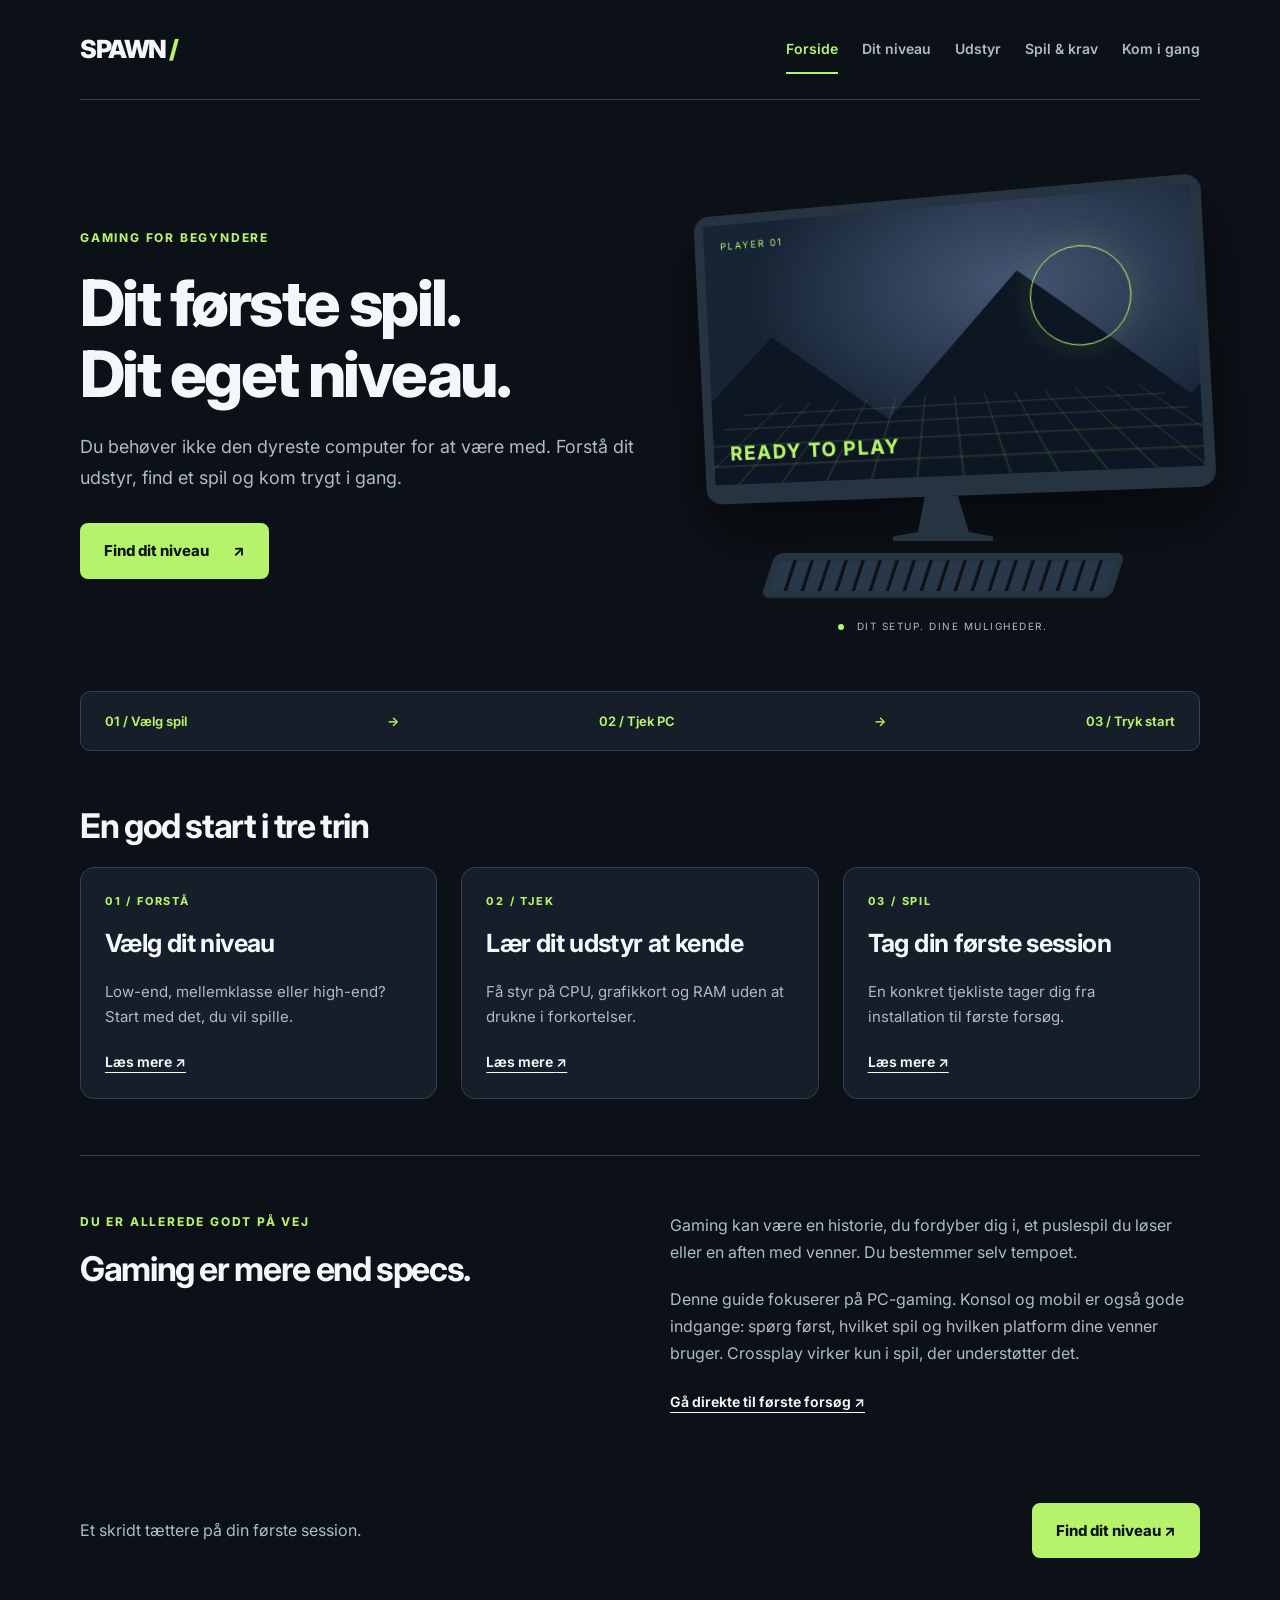
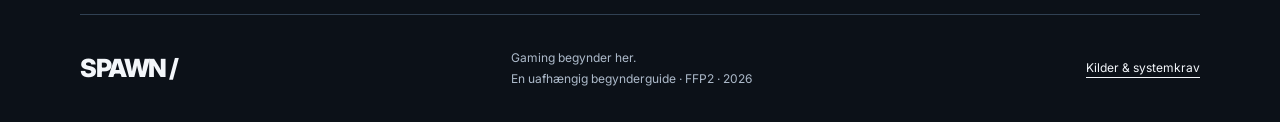
==== index.html @ 99805422 "Tilføj fem testede responsive sider med lokale skrifttyper og begynderguide" ====
<!DOCTYPE html>
<html lang="da">
 <head>
  <meta charset="utf-8"/>
  <meta content="width=device-width,initial-scale=1" name="viewport"/>
  <meta content="Du behøver ikke den dyreste computer for at være med. Forstå dit udstyr, find et spil og kom trygt i gang." name="description"/>
  <title>
   Forside | SPAWN – Gaming for begyndere
  </title>
  <link href="assets/favicon.svg" rel="icon" type="image/svg+xml"/>
  <link href="style.css" rel="stylesheet"/>
  <script defer="" src="script.js">
  </script>
 </head>
 <body>
  <a class="skip" href="#indhold">
   Spring til indhold
  </a>
  <header class="site-header wrap">
   <a aria-label="SPAWN forside" class="brand" href="index.html">
    SPAWN
    <span>
     /
    </span>
   </a>
   <nav aria-label="Hovednavigation">
    <a aria-current="page" href="index.html">
     Forside
    </a>
    <a href="niveauer.html">
     Dit niveau
    </a>
    <a href="udstyr.html">
     Udstyr
    </a>
    <a href="spil.html">
     Spil &amp; krav
    </a>
    <a href="kom-i-gang.html">
     Kom i gang
    </a>
   </nav>
  </header>
  <main class="wrap" id="indhold">
   <section class="hero home-hero">
    <div>
     <p class="eyebrow">
      GAMING FOR BEGYNDERE
     </p>
     <h1>
      Dit første spil.
      <br/>
      Dit eget niveau.
     </h1>
     <p class="lead">
      Du behøver ikke den dyreste computer for at være med. Forstå dit udstyr, find et spil og kom trygt i gang.
     </p>
     <a class="button" href="niveauer.html">
      Find dit niveau
      <span aria-hidden="true">
       ↗
      </span>
     </a>
    </div>
    <div aria-label="Illustration af et gaming-setup" class="rig" role="img">
     <div class="monitor">
      <div class="landscape">
       <span>
        PLAYER 01
       </span>
       <div class="mountain">
       </div>
       <div class="orbit">
       </div>
       <div class="horizon">
       </div>
       <b>
        READY TO PLAY
       </b>
      </div>
     </div>
     <div class="stand">
     </div>
     <div class="keyboard">
     </div>
     <div class="rig-caption">
      <span class="dot">
      </span>
      DIT SETUP. DINE MULIGHEDER.
     </div>
    </div>
   </section>
   <div aria-label="Din vej ind i gaming" class="route">
    <span>
     01 / Vælg spil
    </span>
    <span aria-hidden="true">
     →
    </span>
    <span>
     02 / Tjek PC
    </span>
    <span aria-hidden="true">
     →
    </span>
    <span>
     03 / Tryk start
    </span>
   </div>
   <section class="section">
    <h2>
     En god start i tre trin
    </h2>
    <div class="cards">
     <article class="card">
      <p class="eyebrow">
       01 / FORSTÅ
      </p>
      <h3>
       Vælg dit niveau
      </h3>
      <p>
       Low-end, mellemklasse eller high-end? Start med det, du vil spille.
      </p>
      <a class="text-link" href="niveauer.html">
       Læs mere
       <span aria-hidden="true">
        ↗
       </span>
       <span class="sr-only">
        om vælg dit niveau
       </span>
      </a>
     </article>
     <article class="card">
      <p class="eyebrow">
       02 / TJEK
      </p>
      <h3>
       Lær dit udstyr at kende
      </h3>
      <p>
       Få styr på CPU, grafikkort og RAM uden at drukne i forkortelser.
      </p>
      <a class="text-link" href="udstyr.html">
       Læs mere
       <span aria-hidden="true">
        ↗
       </span>
       <span class="sr-only">
        om lær dit udstyr at kende
       </span>
      </a>
     </article>
     <article class="card">
      <p class="eyebrow">
       03 / SPIL
      </p>
      <h3>
       Tag din første session
      </h3>
      <p>
       En konkret tjekliste tager dig fra installation til første forsøg.
      </p>
      <a class="text-link" href="kom-i-gang.html">
       Læs mere
       <span aria-hidden="true">
        ↗
       </span>
       <span class="sr-only">
        om tag din første session
       </span>
      </a>
     </article>
    </div>
   </section>
   <section class="split section">
    <div>
     <p class="eyebrow">
      DU ER ALLEREDE GODT PÅ VEJ
     </p>
     <h2>
      Gaming er mere end specs.
     </h2>
    </div>
    <div>
     <p>
      Gaming kan være en historie, du fordyber dig i, et puslespil du løser eller en aften med venner. Du bestemmer selv tempoet.
     </p>
     <p>
      Denne guide fokuserer på PC-gaming. Konsol og mobil er også gode indgange: spørg først, hvilket spil og hvilken platform dine venner bruger. Crossplay virker kun i spil, der understøtter det.
     </p>
     <a class="text-link" href="kom-i-gang.html">
      Gå direkte til første forsøg ↗
     </a>
    </div>
   </section>
   <section class="end-cta">
    <p>
     Et skridt tættere på din første session.
    </p>
    <a class="button" href="niveauer.html">
     Find dit niveau ↗
    </a>
   </section>
  </main>
  <footer class="wrap">
   <a class="brand" href="index.html">
    SPAWN /
   </a>
   <p>
    Gaming begynder her.
    <br/>
    En uafhængig begynderguide · FFP2 · 2026
   </p>
   <a href="spil.html#krav">
    Kilder &amp; systemkrav
   </a>
  </footer>
 </body>
</html>
---- style.css ----
/* Skjul kontroller, som JavaScript først aktiverer, når funktionen er klar. */
.button[hidden] {
  display: none;
}
@font-face {
  font-family:Inter;
  src:url('assets/Inter.ttf') format('truetype');
  font-weight:100 900;
  font-display:swap;
}
:root {
  --bg:#0c1118;
  --surface:#151e29;
  --text:#f3f6fa;
  --muted:#adbaca;
  --accent:#b6f36a;
  --border:#314153;
}
* {
  box-sizing:border-box;
}
html {
  scroll-behavior:smooth;
  scroll-padding-top:24px;
}
body {
  margin:0;
  background:var(--bg);
  color:var(--text);
  font:16px/1.7 Inter,Arial,sans-serif;
}
a {
  color:inherit;
  text-underline-offset:5px;
}
a:hover {
  color:var(--accent);
}
button,select,input {
  font:inherit;
}
button,a,select,input {
  touch-action:manipulation;
}
a:focus-visible,button:focus-visible,select:focus-visible,input:focus-visible,summary:focus-visible,[tabindex]:focus-visible {
  outline:3px solid var(--accent);
  outline-offset:5px;
}
.wrap {
  width:min(1120px,calc(100% - 48px));
  margin-inline:auto;
}
.site-header {
  min-height:100px;
  display:flex;
  align-items:center;
  justify-content:space-between;
  gap:24px;
  border-bottom:1px solid var(--border);
}
.brand {
  font-size:25px;
  font-weight:850;
  letter-spacing:-1.5px;
  text-decoration:none;
  white-space:nowrap;
}
.brand span {
  color:var(--accent);
}
nav {
  display:flex;
  flex-wrap:wrap;
  gap:24px;
}
nav a {
  font-size:14px;
  text-decoration:none;
  font-weight:600;
  color:var(--muted);
  padding:12px 0;
}
nav a[aria-current] {
  color:var(--accent);
  border-bottom:2px solid var(--accent);
}
.hero {
  padding:72px 0 56px;
}
.home-hero {
  display:grid;
  grid-template-columns:1.1fr 1fr;
  align-items:center;
  gap:40px;
}
.eyebrow {
  font-size:12px;
  font-weight:750;
  letter-spacing:1.8px;
  color:var(--accent);
  margin:0 0 18px;
}
h1,h2,h3 {
  line-height:1.12;
  letter-spacing:-.04em;
  margin:0 0 22px;
}
h1 {
  font-size:clamp(40px,5.1vw,64px);
  font-weight:800;
}
h2 {
  font-size:34px;
}
h3 {
  font-size:25px;
}
p {
  margin:0 0 20px;
  color:var(--muted);
}
.lead {
  font-size:18px;
  max-width:760px;
  margin-bottom:30px;
}
.button {
  display:inline-flex;
  align-items:center;
  justify-content:center;
  gap:24px;
  background:var(--accent);
  color:var(--bg);
  border:2px solid var(--accent);
  border-radius:8px;
  padding:13px 22px;
  min-height:48px;
  font-size:15px;
  font-weight:750;
  text-decoration:none;
  cursor:pointer;
}
.button:hover {
  background:#c9ff8b;
  color:var(--bg);
}
.button.secondary {
  background:transparent;
  color:var(--accent);
}
.route {
  display:flex;
  justify-content:space-between;
  align-items:center;
  gap:12px;
  background:var(--surface);
  border:1px solid var(--border);
  border-radius:10px;
  padding:18px 24px;
  color:var(--accent);
  font-size:13px;
  font-weight:650;
}
.section {
  padding:56px 0;
}
.cards {
  display:grid;
  grid-template-columns:repeat(3,minmax(0,1fr));
  gap:24px;
}
.card {
  background:var(--surface);
  border:1px solid var(--border);
  border-radius:14px;
  padding:24px;
  display:flex;
  flex-direction:column;
}
.card .eyebrow {
  font-size:11px;
}
.card p {
  font-size:15px;
}
.card h3 {
  letter-spacing:-.025em;
}
.text-link {
  color:var(--text);
  font-weight:650;
  font-size:14px;
}
.card .text-link {
  margin-top:auto;
}
.split {
  display:grid;
  grid-template-columns:1fr 1fr;
  gap:60px;
  border-top:1px solid var(--border);
}
.note {
  font-size:13px;
  margin-top:20px;
}
.callout {
  background:var(--surface);
  border-left:3px solid var(--accent);
  padding:28px;
  border-radius:0 12px 12px 0;
  margin-block:24px;
}
.callout p:last-child {
  margin:0;
}
form {
  display:flex;
  flex-wrap:wrap;
  gap:16px;
  align-items:center;
}
form label {
  width:100%;
  font-weight:650;
}
select {
  background:var(--surface);
  color:var(--text);
  border:1px solid var(--border);
  padding:14px;
  border-radius:8px;
  max-width:100%;
}
.steps {
  margin:0;
  padding-left:24px;
}
.steps li {
  padding:0 0 18px 10px;
  color:var(--muted);
}
strong {
  color:var(--text);
}
.table-scroll {
  overflow-x:auto;
  border:1px solid var(--border);
  border-radius:12px;
}
table {
  border-collapse:collapse;
  width:100%;
  min-width:760px;
  text-align:left;
  font-size:14px;
}
caption {
  text-align:left;
  padding:18px;
  color:var(--muted);
  background:var(--surface);
}
th,td {
  padding:20px;
  border-bottom:1px solid var(--border);
  vertical-align:top;
}
thead {
  background:var(--surface);
  color:var(--accent);
}
tbody th {
  width:25%;
}
td {
  color:var(--muted);
}
.sources {
  font-size:13px;
  overflow-wrap:anywhere;
}
.faq details {
  padding:20px 0;
  border-bottom:1px solid var(--border);
}
summary {
  font-weight:650;
  cursor:pointer;
  min-height:32px;
}
.faq p {
  margin-top:16px;
  max-width:850px;
}
.checklist {
  display:grid;
  gap:12px;
}
.checklist label {
  display:flex;
  gap:18px;
  background:var(--surface);
  border:1px solid var(--border);
  border-radius:10px;
  padding:22px;
  cursor:pointer;
  color:var(--muted);
}
.checklist strong {
  display:block;
}
.checklist input {
  width:22px;
  height:22px;
  flex-shrink:0;
  accent-color:var(--accent);
  margin-top:5px;
}
.checklist label:has(input:checked) {
  border-color:var(--accent);
}
#progress {
  margin-top:20px;
  color:var(--accent);
}
.end-cta {
  padding:32px 0 56px;
  display:flex;
  justify-content:space-between;
  align-items:center;
  gap:24px;
}
.end-cta p {
  margin:0;
}
footer {
  border-top:1px solid var(--border);
  padding-block:32px;
  display:flex;
  justify-content:space-between;
  gap:24px;
  align-items:center;
}
footer p,footer>a:last-child {
  font-size:12px;
}
footer p {
  margin:0;
}
.skip {
  position:absolute;
  top:-100px;
  left:20px;
  background:var(--accent);
  color:var(--bg);
  padding:14px;
  z-index:10;
}
.skip:focus {
  top:10px;
}
.sr-only {
  position:absolute;
  width:1px;
  height:1px;
  padding:0;
  margin:-1px;
  overflow:hidden;
  clip:rect(0,0,0,0);
  white-space:nowrap;
  border:0;
}
.rig {
  position:relative;
  padding:24px 0 0;
  perspective:900px;
}
.monitor {
  border:10px solid #263341;
  border-bottom-width:20px;
  border-radius:16px;
  transform:rotateY(-9deg) rotateZ(-3deg);
  box-shadow:0 30px 60px #0008;
}
.landscape {
  height:270px;
  background:radial-gradient(ellipse at 65% 30%,#455673,transparent 60%),#172435;
  position:relative;
  overflow:hidden;
}
.landscape span {
  position:absolute;
  left:18px;
  top:16px;
  font:10px Inter;
  color:var(--accent);
  letter-spacing:2px;
}
.landscape b {
  position:absolute;
  left:18px;
  bottom:20px;
  font:750 20px Inter;
  letter-spacing:2px;
  color:var(--accent);
}
.orbit {
  position:absolute;
  width:98px;
  height:98px;
  border:1px solid var(--accent);
  border-radius:50%;
  right:60px;
  top:50px;
  box-shadow:0 0 35px #b6f36a22;
}
.mountain {
  position:absolute;
  inset:70px -50px 0;
  background:#0d1623;
  clip-path:polygon(0 80%,20% 25%,40% 70%,63% 0,90% 65%,100% 35%,100% 100%,0 100%);
}
.horizon {
  position:absolute;
  inset:175px 0 0;
  background:repeating-linear-gradient(0deg,transparent 0 18px,#b6f36a25 19px 20px),repeating-linear-gradient(90deg,transparent 0 35px,#b6f36a25 36px 37px);
  transform:perspective(100px) rotateX(30deg);
}
.stand {
  width:100px;
  height:45px;
  background:#263341;
  margin:auto;
  clip-path:polygon(32% 0,65% 0,76% 80%,100% 90%,100% 100%,0 100%,0 90%,25% 80%);
}
.keyboard {
  width:68%;
  height:45px;
  margin:12px auto 20px;
  border:7px solid #263341;
  border-radius:8px;
  transform:skew(-18deg);
  background:repeating-linear-gradient(90deg,#28384b 0 13px,#0c1118 14px 17px);
}
.rig-caption {
  text-align:center;
  font-size:10px;
  letter-spacing:1.5px;
  color:var(--muted);
}
.dot {
  display:inline-block;
  width:6px;
  height:6px;
  border-radius:50%;
  background:var(--accent);
  margin-right:8px;
}
@media(max-width:800px) {
  .site-header {
    align-items:flex-start;
    flex-direction:column;
    padding-block:24px;
    gap:10px;
  }
  nav {
    gap:8px 20px;
  }
  nav a {
    font-size:12px;
  }
  .hero {
    padding:48px 0 36px;
  }
  .home-hero {
    grid-template-columns:1fr;
    gap:20px;
  }
  .rig {
    max-width:480px;
    width:100%;
    margin:auto;
  }
  .cards {
    grid-template-columns:1fr;
  }
  .split {
    grid-template-columns:1fr;
    gap:12px;
  }
  .section {
    padding:36px 0;
  }
  h2 {
    font-size:28px;
  }
  .route {
    padding:16px 12px;
    font-size:10px;
    gap:6px;
  }
  .end-cta,footer {
    flex-direction:column;
    align-items:flex-start;
  }
  .end-cta {
    padding-bottom:36px;
  }
  .table-scroll {
    max-width:100%;
  }
  form {
    display:grid;
  }
  select {
    width:100%;
  }
  .card {
    padding:24px;
  }
  .landscape {
    height:225px;
  }
}
@media(prefers-reduced-motion:reduce) {
  html {
    scroll-behavior:auto;
  }
}
@media print {
  body {
    background:white;
    color:black;
  }
  .rig,.end-cta,nav {
    display:none;
  }
  p,td {
    color:#333;
  }
  .card,.callout,.route {
    background:white;
    border:1px solid #aaa;
  }
  h1 {
    font-size:32px;
  }
  .section {
    padding:20px 0;
  }
}
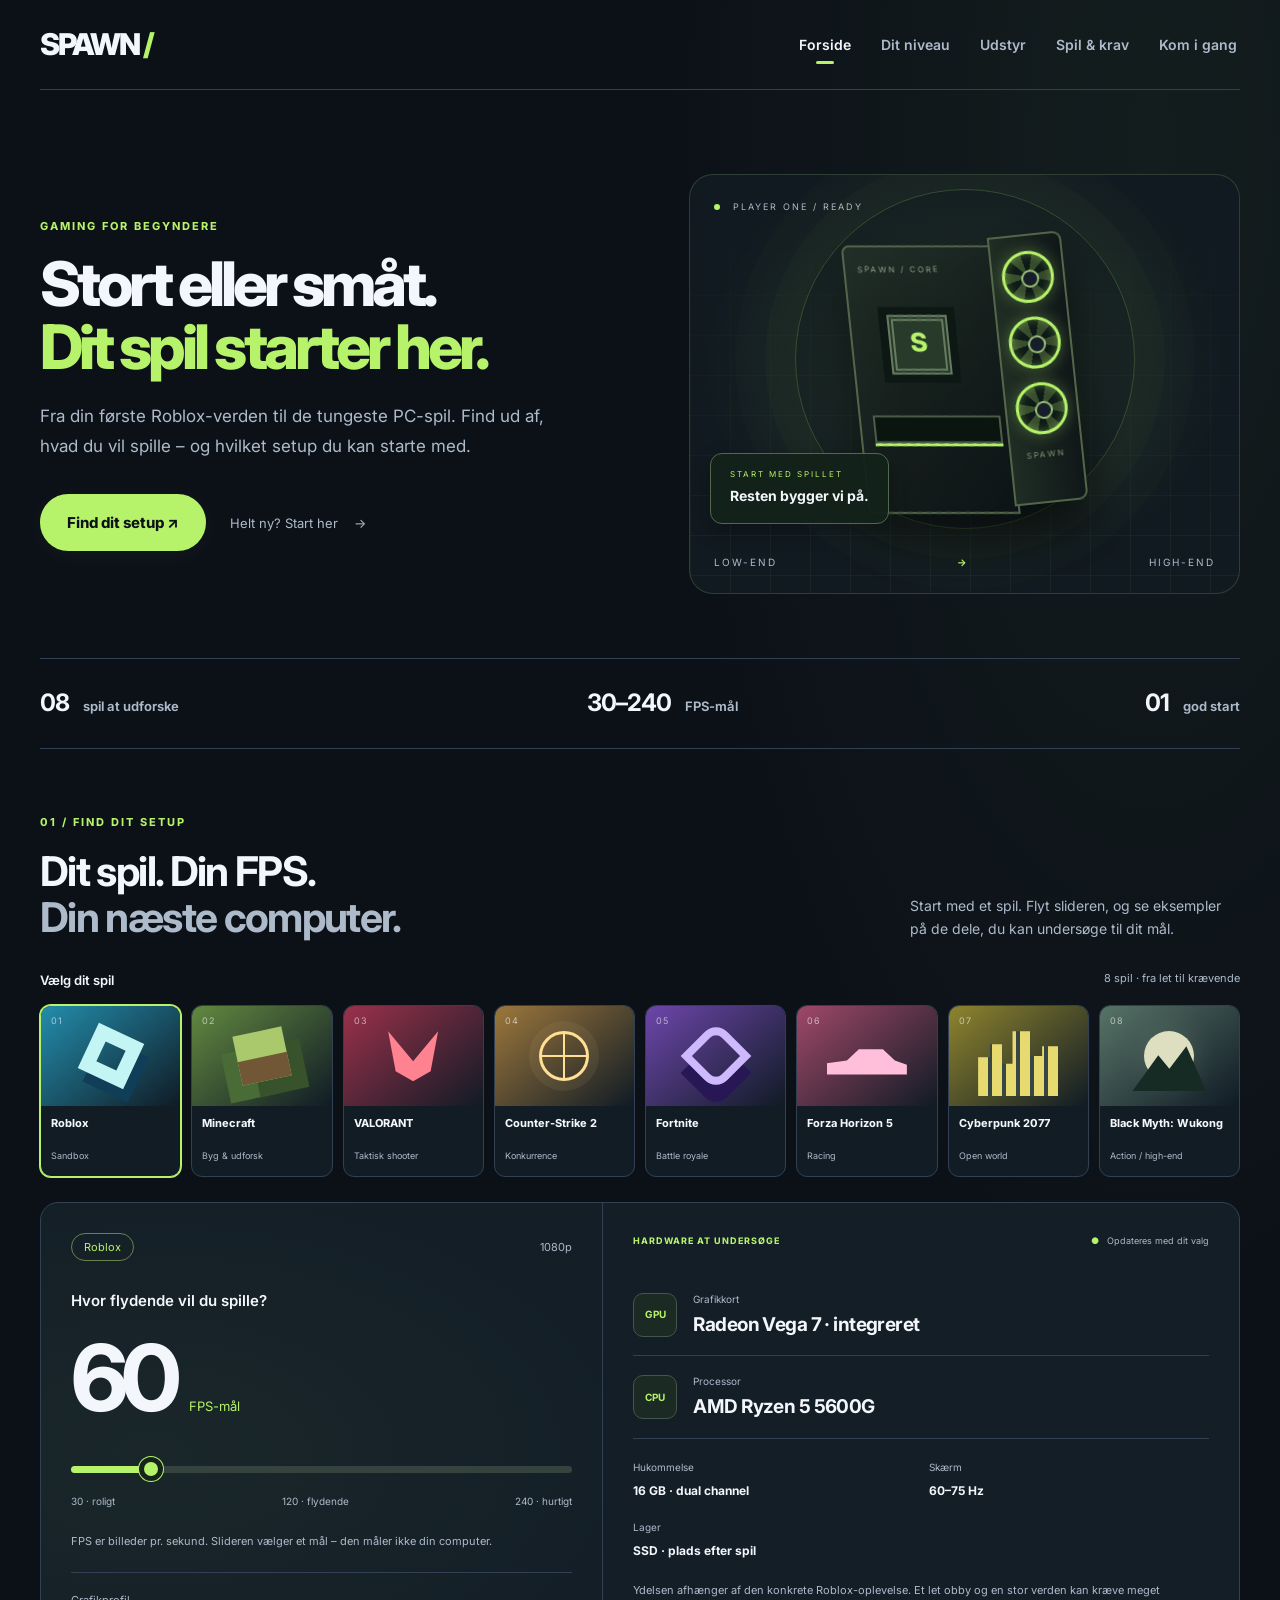
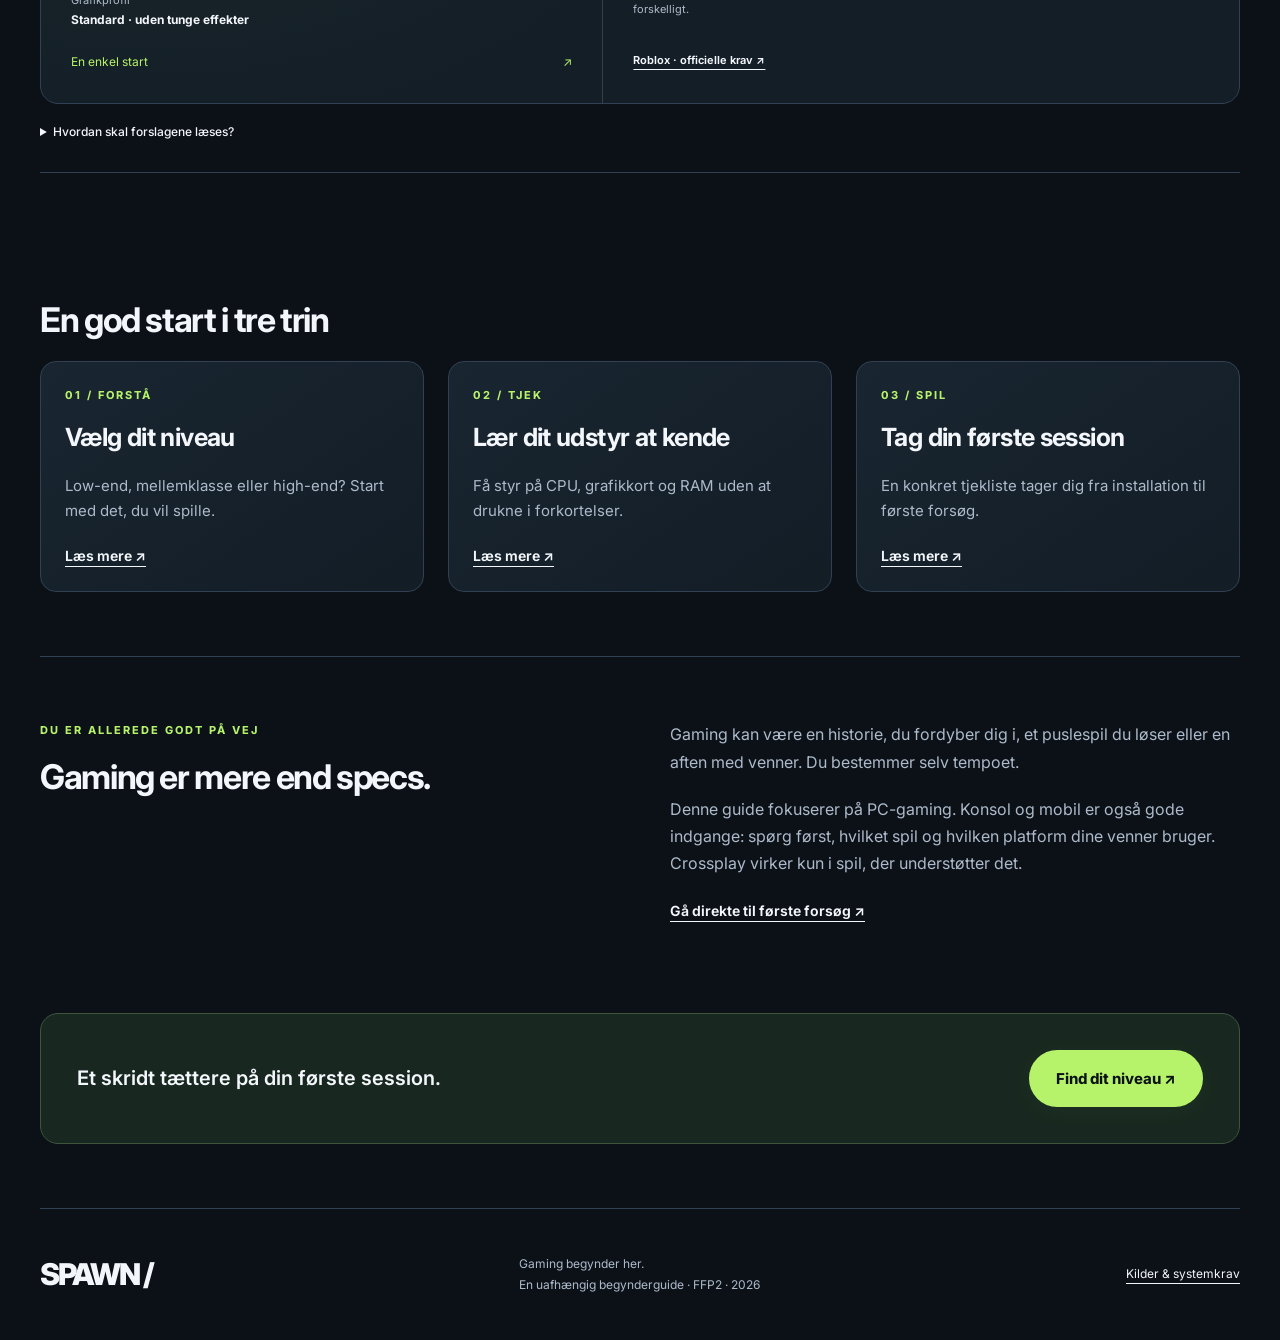
==== commit 654799d2: "Forny gaming-designet og tilføj FPS-guide med otte spilprofiler" ====
--- a/index.html
+++ b/index.html
@@ -9,10 +9,12 @@
   </title>
   <link href="assets/favicon.svg" rel="icon" type="image/svg+xml"/>
   <link href="style.css" rel="stylesheet"/>
+<link href="upgrade.css" rel="stylesheet"/>
   <script defer="" src="script.js">
   </script>
- </head>
- <body>
+ <script src="planner.js" defer></script>
+</head>
+ <body class="page-index">
   <a class="skip" href="#indhold">
    Spring til indhold
   </a>
@@ -48,65 +50,392 @@
       GAMING FOR BEGYNDERE
      </p>
      <h1>
-      Dit første spil.
+      Stort eller småt.
       <br/>
-      Dit eget niveau.
+      <span>
+       Dit spil starter her.
+      </span>
      </h1>
      <p class="lead">
-      Du behøver ikke den dyreste computer for at være med. Forstå dit udstyr, find et spil og kom trygt i gang.
-     </p>
-     <a class="button" href="niveauer.html">
-      Find dit niveau
+      Fra din første Roblox-verden til de tungeste PC-spil. Find ud af, hvad du vil spille – og hvilket setup du kan starte med.
+     </p>
+     <a class="button" href="#setup">
+      Find dit setup ↗
+     </a>
+     <a class="hero-secondary" href="kom-i-gang.html">
+      Helt ny? Start her
       <span aria-hidden="true">
-       ↗
+       →
       </span>
      </a>
     </div>
-    <div aria-label="Illustration af et gaming-setup" class="rig" role="img">
-     <div class="monitor">
-      <div class="landscape">
+    <div aria-label="Grafisk illustration af en gaming-PC med tre lysende blæsere" class="hero-stage" role="img">
+     <div class="stage-grid">
+     </div>
+     <div class="stage-orbit">
+     </div>
+     <div class="stage-label">
+      <span class="dot">
+      </span>
+      PLAYER ONE / READY
+     </div>
+     <div class="pc-tower">
+      <div class="pc-top">
+      </div>
+      <div class="pc-side">
        <span>
-        PLAYER 01
-       </span>
-       <div class="mountain">
-       </div>
-       <div class="orbit">
-       </div>
-       <div class="horizon">
-       </div>
-       <b>
-        READY TO PLAY
-       </b>
+        SPAWN / CORE
+       </span>
+       <div class="chip">
+       </div>
+       <div class="gpu-bar">
+       </div>
       </div>
-     </div>
-     <div class="stand">
-     </div>
-     <div class="keyboard">
-     </div>
-     <div class="rig-caption">
-      <span class="dot">
-      </span>
-      DIT SETUP. DINE MULIGHEDER.
+      <div class="pc-front">
+       <i class="fan">
+       </i>
+       <i class="fan">
+       </i>
+       <i class="fan">
+       </i>
+       <span>
+        SPAWN
+       </span>
+      </div>
+     </div>
+     <div class="stage-card">
+      <span>
+       START MED SPILLET
+      </span>
+      <strong>
+       Resten bygger vi på.
+      </strong>
+     </div>
+     <div class="stage-bottom">
+      <span>
+       LOW-END
+      </span>
+      <b>
+       →
+      </b>
+      <span>
+       HIGH-END
+      </span>
      </div>
     </div>
    </section>
    <div aria-label="Din vej ind i gaming" class="route">
     <span>
-     01 / Vælg spil
-    </span>
-    <span aria-hidden="true">
-     →
+     <b>
+      08
+     </b>
+     spil at udforske
     </span>
     <span>
-     02 / Tjek PC
-    </span>
-    <span aria-hidden="true">
-     →
+     <b>
+      30–240
+     </b>
+     FPS-mål
     </span>
     <span>
-     03 / Tryk start
+     <b>
+      01
+     </b>
+     god start
     </span>
    </div>
+   <section aria-labelledby="setup-title" class="section setup-lab" id="setup">
+    <div class="section-heading">
+     <div>
+      <p class="eyebrow">
+       01 / FIND DIT SETUP
+      </p>
+      <h2 id="setup-title">
+       Dit spil. Din FPS.
+       <br/>
+       <span>
+        Din næste computer.
+       </span>
+      </h2>
+     </div>
+     <p>
+      Start med et spil. Flyt slideren, og se eksempler på de dele, du kan undersøge til dit mål.
+     </p>
+    </div>
+    <noscript>
+     <p class="callout">
+      Slå JavaScript til for at bruge FPS-slideren. Du kan stadig læse
+      <a href="spil.html#krav">
+       systemkravene
+      </a>
+      og
+      <a href="udstyr.html">
+       guiden til computerdele
+      </a>
+      .
+     </p>
+    </noscript>
+    <div class="planner" hidden="">
+     <p class="control-label">
+      Vælg dit spil
+      <span>
+       8 spil · fra let til krævende
+      </span>
+     </p>
+     <div aria-label="Vælg spil" class="game-grid" role="group">
+      <button aria-pressed="true" class="game-tile art-blocks" data-game="roblox" type="button">
+       <span aria-hidden="true" class="game-art">
+        <i>
+        </i>
+        <b>
+         01
+        </b>
+       </span>
+       <span class="game-title">
+        Roblox
+       </span>
+       <span class="game-genre">
+        Sandbox
+       </span>
+      </button>
+      <button aria-pressed="false" class="game-tile art-voxel" data-game="minecraft" type="button">
+       <span aria-hidden="true" class="game-art">
+        <i>
+        </i>
+        <b>
+         02
+        </b>
+       </span>
+       <span class="game-title">
+        Minecraft
+       </span>
+       <span class="game-genre">
+        Byg &amp; udforsk
+       </span>
+      </button>
+      <button aria-pressed="false" class="game-tile art-angles" data-game="valorant" type="button">
+       <span aria-hidden="true" class="game-art">
+        <i>
+        </i>
+        <b>
+         03
+        </b>
+       </span>
+       <span class="game-title">
+        VALORANT
+       </span>
+       <span class="game-genre">
+        Taktisk shooter
+       </span>
+      </button>
+      <button aria-pressed="false" class="game-tile art-crosshair" data-game="cs2" type="button">
+       <span aria-hidden="true" class="game-art">
+        <i>
+        </i>
+        <b>
+         04
+        </b>
+       </span>
+       <span class="game-title">
+        Counter-Strike 2
+       </span>
+       <span class="game-genre">
+        Konkurrence
+       </span>
+      </button>
+      <button aria-pressed="false" class="game-tile art-storm" data-game="fortnite" type="button">
+       <span aria-hidden="true" class="game-art">
+        <i>
+        </i>
+        <b>
+         05
+        </b>
+       </span>
+       <span class="game-title">
+        Fortnite
+       </span>
+       <span class="game-genre">
+        Battle royale
+       </span>
+      </button>
+      <button aria-pressed="false" class="game-tile art-racing" data-game="forza" type="button">
+       <span aria-hidden="true" class="game-art">
+        <i>
+        </i>
+        <b>
+         06
+        </b>
+       </span>
+       <span class="game-title">
+        Forza Horizon 5
+       </span>
+       <span class="game-genre">
+        Racing
+       </span>
+      </button>
+      <button aria-pressed="false" class="game-tile art-city" data-game="cyberpunk" type="button">
+       <span aria-hidden="true" class="game-art">
+        <i>
+        </i>
+        <b>
+         07
+        </b>
+       </span>
+       <span class="game-title">
+        Cyberpunk 2077
+       </span>
+       <span class="game-genre">
+        Open world
+       </span>
+      </button>
+      <button aria-pressed="false" class="game-tile art-moon" data-game="wukong" type="button">
+       <span aria-hidden="true" class="game-art">
+        <i>
+        </i>
+        <b>
+         08
+        </b>
+       </span>
+       <span class="game-title">
+        Black Myth: Wukong
+       </span>
+       <span class="game-genre">
+        Action / high-end
+       </span>
+      </button>
+     </div>
+     <div class="builder-grid">
+      <div class="fps-panel">
+       <div class="panel-top">
+        <span class="pill" id="selected-game">
+         Roblox
+        </span>
+        <span class="muted">
+         1080p
+        </span>
+       </div>
+       <label for="fps-range">
+        Hvor flydende vil du spille?
+       </label>
+       <div class="fps-number">
+        <output for="fps-range" id="fps-value">
+         60
+        </output>
+        <span>
+         FPS-mål
+        </span>
+       </div>
+       <input aria-describedby="fps-explain" id="fps-range" max="240" min="30" step="30" type="range" value="60"/>
+       <div aria-hidden="true" class="range-labels">
+        <span>
+         30 · roligt
+        </span>
+        <span>
+         120 · flydende
+        </span>
+        <span>
+         240 · hurtigt
+        </span>
+       </div>
+       <p id="fps-explain">
+        FPS er billeder pr. sekund. Slideren vælger et mål – den måler ikke din computer.
+       </p>
+       <div class="setting-line">
+        <span>
+         Grafikprofil
+        </span>
+        <strong id="build-settings">
+         Standard · uden tunge effekter
+        </strong>
+       </div>
+       <div class="level-line">
+        <span id="build-tier">
+         En enkel start
+        </span>
+        <span aria-hidden="true">
+         ↗
+        </span>
+       </div>
+      </div>
+      <div class="parts-panel">
+       <div class="panel-top">
+        <p class="eyebrow">
+         HARDWARE AT UNDERSØGE
+        </p>
+        <span class="live-dot">
+         Opdateres med dit valg
+        </span>
+       </div>
+       <div class="part">
+        <span aria-hidden="true" class="part-icon">
+         GPU
+        </span>
+        <div>
+         <span>
+          Grafikkort
+         </span>
+         <h3 id="build-gpu">
+         </h3>
+        </div>
+       </div>
+       <div class="part">
+        <span aria-hidden="true" class="part-icon">
+         CPU
+        </span>
+        <div>
+         <span>
+          Processor
+         </span>
+         <h3 id="build-cpu">
+         </h3>
+        </div>
+       </div>
+       <div class="small-parts">
+        <div>
+         <span>
+          Hukommelse
+         </span>
+         <strong id="build-ram">
+         </strong>
+        </div>
+        <div>
+         <span>
+          Skærm
+         </span>
+         <strong id="build-display">
+         </strong>
+        </div>
+        <div>
+         <span>
+          Lager
+         </span>
+         <strong>
+          SSD · plads efter spil
+         </strong>
+        </div>
+       </div>
+       <p class="build-note" id="build-note">
+       </p>
+       <a class="text-link" href="https://en.help.roblox.com/hc/en-us/articles/203312800-Computer-Hardware-Operating-System-Requirements" id="game-source">
+        Se spillets officielle systemkrav ↗
+       </a>
+       <p aria-live="polite" class="sr-only" id="planner-status" role="status">
+       </p>
+      </div>
+     </div>
+     <details class="method">
+      <summary>
+       Hvordan skal forslagene læses?
+      </summary>
+      <p>
+       Det er illustrative hardwareprofiler til research, ikke benchmarkmålinger, en kompatibilitetstest eller et løfte om den valgte FPS. Profilerne er valgt redaktionelt; de officielle links dokumenterer spillenes krav, ikke sliderens kombinationer. Udgangspunktet er 1920 × 1080 pixels, ingen ray tracing og ingen frame generation. Konkurrencespil bruger lavere grafik; tunge spil bruger medium/høj. Se den konkrete profil ovenfor.
+      </p>
+      <p>
+       En dyrere GPU alene sikrer ikke høj FPS. CPU, baner, mods, opdateringer, køling og indstillinger ændrer resultatet. Find uafhængige tests af præcis spilversion og dele før køb. Tjek også bundkort, strømforsyning, køler, kabinet og operativsystem. Roblox-oplevelser varierer meget, og Minecraft-eksemplet er Java uden shaders.
+      </p>
+     </details>
+    </div>
+   </section>
    <section class="section">
     <h2>
      En god start i tre trin
--- a/upgrade.css
+++ b/upgrade.css
@@ -0,0 +1,33 @@
+/* SPAWN / second design pass. All artwork is original CSS geometry. */
+body{background:radial-gradient(ellipse at 90% 5%,#23362955,transparent 30%),var(--bg)}
+.wrap{width:min(1200px,calc(100% - 64px))}
+.site-header{min-height:90px}.brand{font-size:30px;letter-spacing:-2px}
+nav a{padding:9px 3px}nav a[aria-current]{border-bottom:0;color:var(--text)}nav a[aria-current]::after{content:'';display:block;width:18px;height:3px;background:var(--accent);margin:5px auto -8px;border-radius:3px}
+.hero{padding:84px 0 64px}.home-hero{grid-template-columns:1.12fr 1fr;gap:32px;min-height:560px}
+h1{font-size:clamp(42px,4.8vw,68px);letter-spacing:-.065em;line-height:1.02}.home-hero h1 span{color:var(--accent)}
+.lead{font-size:17px;max-width:510px;line-height:1.8}.eyebrow{font-size:11px;letter-spacing:2px}.button{border-radius:100px;padding:14px 25px;box-shadow:0 4px 24px #b6f36a0b;transition:transform .2s,background .2s}.button:hover{transform:translateY(-2px)}
+.hero-secondary{display:inline-flex;margin:20px 0 0 20px;font-size:13px;gap:16px;text-decoration:none;color:var(--muted)}
+.hero-stage{height:420px;position:relative;border:1px solid #a3cc8533;border-radius:24px;background:radial-gradient(ellipse at 50% 45%,#65954430,transparent 67%),#111a20;overflow:hidden;isolation:isolate}
+.stage-grid{position:absolute;inset:0;background-image:linear-gradient(#9ece8910 1px,transparent 1px),linear-gradient(90deg,#9ece8910 1px,transparent 1px);background-size:40px 40px;mask-image:linear-gradient(transparent,#000)}
+.stage-orbit{position:absolute;width:340px;height:340px;left:50%;top:44%;transform:translate(-50%,-50%);border:1px solid #b6f36a35;border-radius:50%;box-shadow:0 0 0 30px #b6f36a05,0 0 0 60px #b6f36a03}
+.stage-label{position:absolute;top:24px;left:24px;font-size:9px;letter-spacing:2px;color:#adbaca}.stage-bottom{position:absolute;bottom:22px;left:24px;right:24px;display:flex;justify-content:space-between;font-size:10px;letter-spacing:2px;color:var(--muted)}.stage-bottom b{color:var(--accent)}
+.pc-tower{position:absolute;left:50%;top:48%;width:220px;height:270px;transform:translate(-50%,-50%) rotate(-6deg);filter:drop-shadow(0 30px 24px #0009)}.pc-side{position:absolute;inset:0 69px 0 0;border:2px solid #53664b;border-radius:8px 0 0 8px;background:linear-gradient(130deg,#28372d99,#0d1416);transform:skewY(6deg)}.pc-side>span{position:absolute;top:16px;left:12px;font-size:8px;letter-spacing:2px;color:#92a38a}.pc-front{position:absolute;right:0;width:74px;height:100%;padding:15px 8px;background:linear-gradient(90deg,#1f2d24,#101719);border:2px solid #53664b;border-radius:0 9px 9px 0;display:flex;flex-direction:column;align-items:center;gap:14px}.fan{width:52px;height:52px;flex-shrink:0;border:3px solid var(--accent);border-radius:50%;background:repeating-conic-gradient(from 15deg,#b6f36a33 0 30deg,#0e1a17 31deg 60deg);box-shadow:0 0 16px #b6f36a50,inset 0 0 9px #b6f36a55}.fan::after{content:'';display:block;width:14px;height:14px;border-radius:50%;background:#151e29;border:2px solid #9cbe79;margin:16px}.pc-front>span{font-size:8px;letter-spacing:2px;color:#839775}.chip{position:absolute;width:60px;height:60px;top:68px;left:36px;border:6px double #667b5f;background:#283b2b;box-shadow:0 0 0 8px #0d1713}.chip::after{content:'S';display:block;text-align:center;color:var(--accent);font-size:26px;font-weight:800}.gpu-bar{position:absolute;top:169px;left:12px;right:8px;height:28px;border:2px solid #4a5e49;background:#0a1510;box-shadow:0 3px 0 var(--accent)}
+.stage-card{position:absolute;left:20px;bottom:69px;padding:14px 19px;border:1px solid #52674c;border-radius:12px;background:#132219ef;box-shadow:0 8px 20px #0004}.stage-card span{display:block;color:var(--accent);font-size:8px;letter-spacing:2px}.stage-card strong{font-size:14px}
+.route{background:transparent;border:0;border-block:1px solid var(--border);border-radius:0;padding:24px 0;color:var(--muted)}.route b{font-size:24px;color:var(--text);margin-right:10px;letter-spacing:-1px}
+.section{padding:64px 0}.section-heading{display:flex;align-items:end;justify-content:space-between;gap:50px;margin-bottom:28px}.section-heading h2{font-size:clamp(30px,3.2vw,44px);margin-bottom:0}.section-heading h2 span{color:var(--muted)}.section-heading>p{font-size:14px;max-width:330px;margin:0}
+.planner[hidden]{display:none}.control-label{display:flex;justify-content:space-between;color:var(--text);font-size:13px;font-weight:600;margin:28px 0 14px}.control-label span{font-weight:400;color:var(--muted);font-size:11px}
+.game-grid{display:grid;grid-template-columns:repeat(8,minmax(0,1fr));gap:10px;margin-bottom:25px}.game-tile{min-width:0;background:#121c25;border:1px solid var(--border);border-radius:11px;overflow:hidden;text-align:left;padding:0 0 12px;color:var(--text);cursor:pointer;transition:border-color .2s,transform .2s}.game-tile:hover{transform:translateY(-4px);border-color:#799365}.game-tile[aria-pressed=true]{border-color:var(--accent);box-shadow:0 0 0 1px var(--accent)}.game-title{display:block;padding:10px 10px 0;font-size:11px;font-weight:750;line-height:1.45;min-height:42px}.game-genre{display:block;padding:0 10px;color:var(--muted);font-size:9px}.game-art{display:block;height:100px;position:relative;overflow:hidden;background:linear-gradient(140deg,var(--art,#477365),#101b25)}.game-art b{position:absolute;left:10px;top:7px;font-size:9px;font-weight:400;letter-spacing:1px;color:#fff9}.game-art i{position:absolute;display:block;width:50px;height:50px;left:calc(50% - 25px);top:25px}
+.art-blocks{--art:#238dac}.art-blocks i{border:14px solid #c3f5f4;transform:rotate(25deg);box-shadow:10px 10px 0 #103d57}
+.art-voxel{--art:#628840}.art-voxel i{background:#aac86c;border-bottom:24px solid #715735;transform:rotate(-12deg);box-shadow:15px 15px 0 #38522c,-15px 15px 0 #496b36}
+.art-angles{--art:#9b314b}.art-angles i{background:#ff8291;clip-path:polygon(0 0,50% 60%,100% 0,85% 80%,50% 100%,15% 80%)}
+.art-crosshair{--art:#9c773c}.art-crosshair i{border:3px solid #ffdf93;border-radius:50%;background:linear-gradient(90deg,transparent 47%,#ffdf93 47% 53%,transparent 53%),linear-gradient(transparent 47%,#ffdf93 47% 53%,transparent 53%);box-shadow:0 0 0 10px #ffdf9311}
+.art-storm{--art:#6d46aa}.art-storm i{border:8px solid #ceb9ff;transform:rotate(45deg);border-radius:16px 0;box-shadow:12px 12px 0 #271755}
+.art-racing{--art:#9f4867}.art-racing i{width:80px;left:calc(50% - 40px);height:28px;top:43px;background:#ffbed9;clip-path:polygon(0 50%,25% 40%,40% 0,70% 0,85% 40%,100% 55%,100% 90%,0 90%)}
+.art-city{--art:#8e842e}.art-city i{width:80px;left:calc(50% - 40px);height:65px;background:repeating-linear-gradient(90deg,#e7db70 0 10px,#394646 10px 14px);clip-path:polygon(0 100%,0 40%,15% 40%,15% 20%,30% 20%,30% 50%,43% 50%,43% 0,65% 0,65% 38%,80% 38%,80% 23%,100% 23%,100% 100%)}
+.art-moon{--art:#577367}.art-moon i{border-radius:50%;background:#dedfc1;box-shadow:0 0 30px #d9deb622}.art-moon i::after{content:'';position:absolute;inset:15px -12px -10px;background:#172b25;clip-path:polygon(0 100%,35% 20%,50% 50%,73% 0,100% 100%)}
+.builder-grid{display:grid;grid-template-columns:1fr 1.13fr;border:1px solid var(--border);border-radius:18px;overflow:hidden;background:#131e27}.fps-panel,.parts-panel{padding:30px;min-width:0}.fps-panel{background:radial-gradient(ellipse at 20% 50%,#49613922,transparent 80%);border-right:1px solid var(--border)}.panel-top{display:flex;justify-content:space-between;align-items:center;gap:12px;margin-bottom:26px}.pill{border:1px solid #69834e;border-radius:30px;padding:4px 12px;color:var(--accent);font-size:11px}.muted{font-size:11px;color:var(--muted)}.fps-panel label{font-size:15px;font-weight:600}.fps-number{display:flex;align-items:baseline;gap:14px;margin:2px 0 5px}.fps-number output{font-size:92px;font-weight:750;letter-spacing:-7px;line-height:1.35}.fps-number>span{color:var(--accent);font-size:13px}.fps-panel input{appearance:none;width:100%;height:7px;margin:20px 0;background:linear-gradient(to right,var(--accent) var(--fill,14%),#35433e var(--fill,14%));border-radius:10px;cursor:pointer}.fps-panel input::-webkit-slider-thumb{appearance:none;width:24px;height:24px;border:5px solid #15251b;border-radius:50%;background:var(--accent);box-shadow:0 0 0 1px var(--accent)}.fps-panel input::-moz-range-thumb{width:16px;height:16px;border:4px solid #15251b;border-radius:50%;background:var(--accent)}.range-labels{display:flex;justify-content:space-between;font-size:10px;color:var(--muted)}#fps-explain{font-size:11px;margin:22px 0}.setting-line{border-top:1px solid var(--border);padding-top:18px;font-size:11px}.setting-line>span{display:block;color:var(--muted)}.setting-line strong{font-size:12px}.level-line{display:flex;justify-content:space-between;color:var(--accent);font-size:12px;margin-top:22px}.panel-top .eyebrow{margin:0;font-size:9px;letter-spacing:1px}.live-dot{font-size:9px;color:var(--muted)}.live-dot::before{content:'●';color:var(--accent);margin-right:5px}.part{display:flex;align-items:center;gap:16px;padding:17px 0;border-bottom:1px solid var(--border)}.part-icon{display:grid;place-items:center;width:44px;height:44px;flex-shrink:0;border:1px solid #45564b;border-radius:10px;font-size:10px;font-weight:700;color:var(--accent);background:#1b2a23}.part div>span,.small-parts span{display:block;color:var(--muted);font-size:10px}.part h3{font-size:19px;letter-spacing:-.03em;line-height:1.4;margin:4px 0 0}.small-parts{display:grid;grid-template-columns:1fr 1fr;gap:16px;margin-top:20px}.small-parts>div:last-child{grid-column:1/-1}.small-parts strong{font-size:12px}.build-note{font-size:11px;line-height:1.65;margin:18px 0 10px;min-height:54px}.parts-panel .text-link{font-size:11px}.method{font-size:12px;color:var(--muted);padding:18px 0;border-bottom:1px solid var(--border)}.method summary{font-size:12px;font-weight:500;color:var(--text)}.method p{margin:12px 0;max-width:900px}
+.card{background:linear-gradient(145deg,#192530,#121d26);border-radius:16px;transition:transform .2s,border-color .2s}.card:hover{transform:translateY(-3px);border-color:#5d7453}.card h3{font-size:25px}.end-cta{padding:36px;background:#182820;border:1px solid #3e553b;border-radius:18px;margin:24px 0 64px}.end-cta p{color:var(--text);font-size:20px;font-weight:600;max-width:420px}footer{padding-block:40px}
+@media(min-width:801px) and (max-width:1050px){.home-hero{grid-template-columns:1.1fr 1fr}.game-grid{grid-template-columns:repeat(4,minmax(0,1fr))}.hero-secondary{margin-left:0}.panel-top{flex-wrap:wrap}.fps-panel,.parts-panel{padding:22px}}
+@media(max-width:800px){.wrap{width:calc(100% - 40px)}.site-header{padding:20px 0 15px;gap:12px;min-height:0}nav{gap:8px 17px}nav a{font-size:11px;padding:6px 0}.brand{font-size:28px}.hero{padding:40px 0}.home-hero{grid-template-columns:1fr;gap:24px;min-height:0}.hero-secondary{font-size:12px;margin-left:12px}h1{font-size:clamp(40px,8vw,62px)}.hero-stage{height:360px}.stage-orbit{width:280px;height:280px}.pc-tower{transform:translate(-50%,-50%) rotate(-6deg) scale(.85)}.stage-card{bottom:59px}.route{gap:12px;flex-wrap:wrap;padding:20px 0}.route b{font-size:19px;margin-right:5px}.route span{font-size:10px}.section{padding:40px 0}.section-heading{display:block;margin-bottom:22px}.section-heading>p{margin-top:18px;max-width:100%}.game-grid{grid-template-columns:repeat(4,minmax(0,1fr));gap:8px}.game-art{height:80px}.game-art i{transform:scale(.8)}.art-blocks i{transform:scale(.8) rotate(25deg)}.game-title{font-size:10px;padding:8px 7px 0;min-height:42px}.game-genre{font-size:8px;padding:0 7px}.builder-grid{grid-template-columns:1fr}.fps-panel{border-right:0;border-bottom:1px solid var(--border)}.fps-panel,.parts-panel{padding:24px}.fps-number output{font-size:78px}.control-label{font-size:12px;gap:12px;align-items:center}.control-label span{font-size:9px;max-width:110px;text-align:right}.part h3{font-size:18px}.end-cta{padding:24px;margin-bottom:40px}.end-cta p{font-size:20px}.panel-top{gap:8px}.live-dot{font-size:8px}.split{gap:18px}}
+@media(max-width:360px){.game-grid{grid-template-columns:repeat(2,minmax(0,1fr))}.game-title{min-height:30px}.hero-secondary{margin-left:0;display:flex}.fps-panel,.parts-panel{padding:18px}.range-labels{font-size:9px}}
+@media(prefers-reduced-motion:reduce){.button,.card,.game-tile{transition:none}.button:hover,.card:hover,.game-tile:hover{transform:none}}
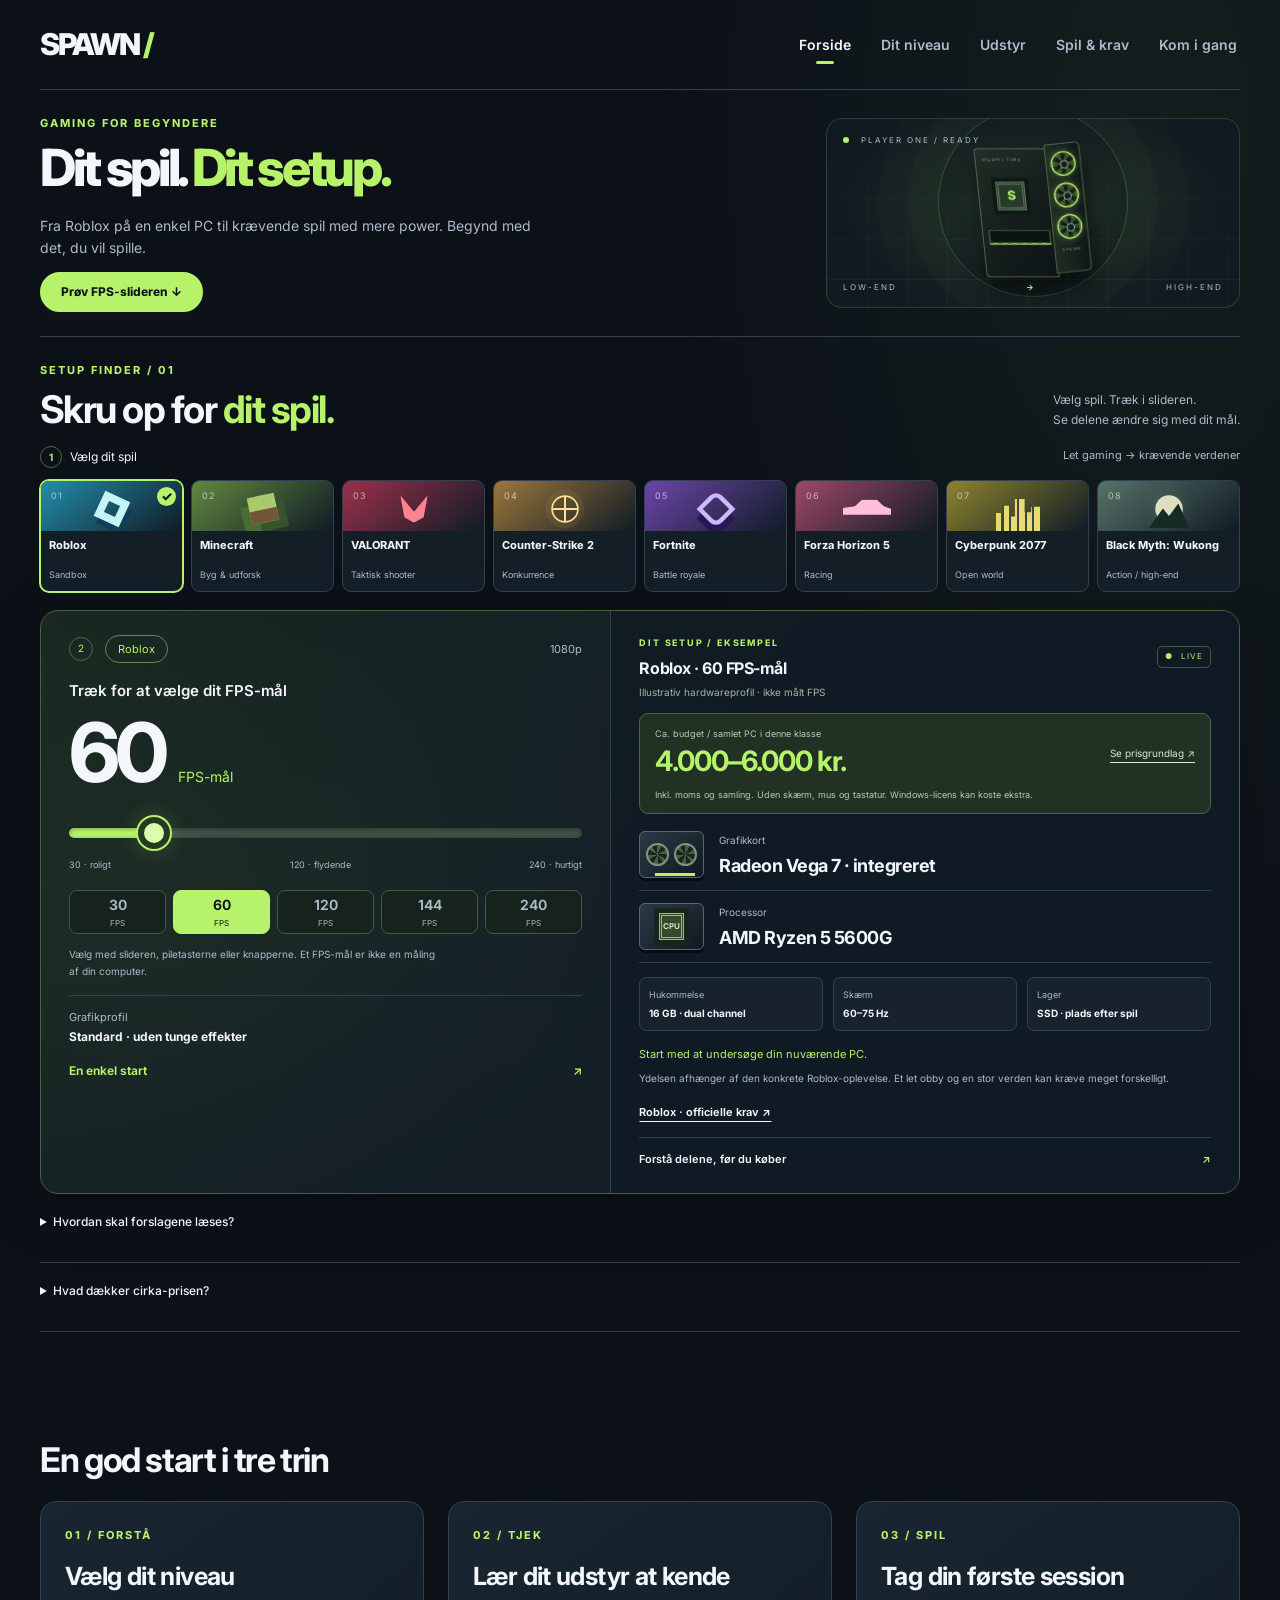
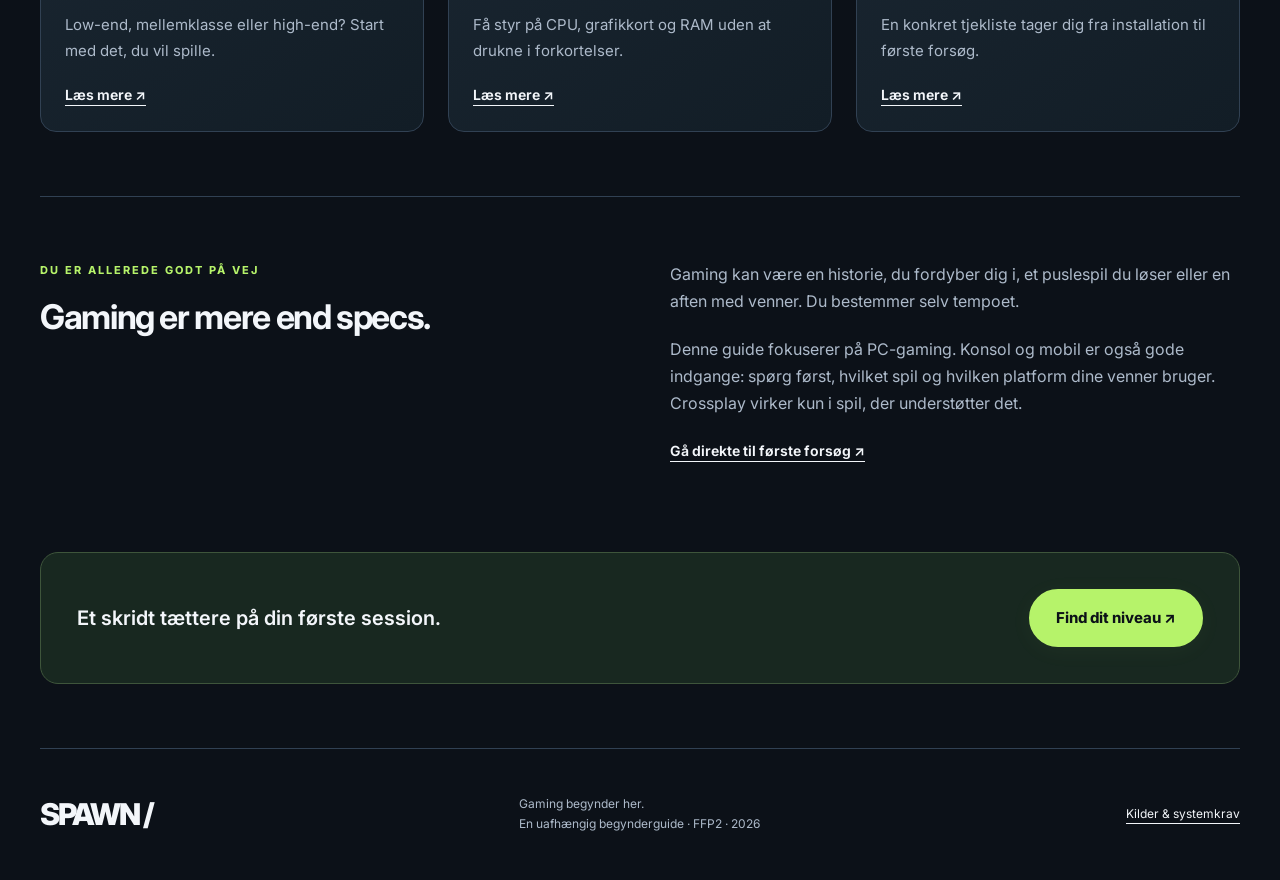
==== commit 17cce51a: "Gør FPS-guiden tydeligere med mobilvalg, presets og prisbudget for samlet PC" ====
--- a/index.html
+++ b/index.html
@@ -8,12 +8,13 @@
    Forside | SPAWN – Gaming for begyndere
   </title>
   <link href="assets/favicon.svg" rel="icon" type="image/svg+xml"/>
-  <link href="style.css" rel="stylesheet"/>
-<link href="upgrade.css" rel="stylesheet"/>
-  <script defer="" src="script.js">
+  <link href="style.css?v=20261002-4" rel="stylesheet"/>
+  <link href="upgrade.css?v=20261002-4" rel="stylesheet"/>
+  <script defer="" src="script.js?v=20261002-4">
   </script>
- <script src="planner.js" defer></script>
-</head>
+  <script defer="" src="planner.js?v=20261002-4">
+  </script>
+ </head>
  <body class="page-index">
   <a class="skip" href="#indhold">
    Spring til indhold
@@ -50,23 +51,16 @@
       GAMING FOR BEGYNDERE
      </p>
      <h1>
-      Stort eller småt.
-      <br/>
+      Dit spil.
       <span>
-       Dit spil starter her.
+       Dit setup.
       </span>
      </h1>
      <p class="lead">
-      Fra din første Roblox-verden til de tungeste PC-spil. Find ud af, hvad du vil spille – og hvilket setup du kan starte med.
+      Fra Roblox på en enkel PC til krævende spil med mere power. Begynd med det, du vil spille.
      </p>
      <a class="button" href="#setup">
-      Find dit setup ↗
-     </a>
-     <a class="hero-secondary" href="kom-i-gang.html">
-      Helt ny? Start her
-      <span aria-hidden="true">
-       →
-      </span>
+      Prøv FPS-slideren ↓
      </a>
     </div>
     <div aria-label="Grafisk illustration af en gaming-PC med tre lysende blæsere" class="hero-stage" role="img">
@@ -124,42 +118,23 @@
      </div>
     </div>
    </section>
-   <div aria-label="Din vej ind i gaming" class="route">
-    <span>
-     <b>
-      08
-     </b>
-     spil at udforske
-    </span>
-    <span>
-     <b>
-      30–240
-     </b>
-     FPS-mål
-    </span>
-    <span>
-     <b>
-      01
-     </b>
-     god start
-    </span>
-   </div>
    <section aria-labelledby="setup-title" class="section setup-lab" id="setup">
     <div class="section-heading">
      <div>
       <p class="eyebrow">
-       01 / FIND DIT SETUP
+       SETUP FINDER / 01
       </p>
       <h2 id="setup-title">
-       Dit spil. Din FPS.
-       <br/>
+       Skru op for
        <span>
-        Din næste computer.
+        dit spil.
        </span>
       </h2>
      </div>
      <p>
-      Start med et spil. Flyt slideren, og se eksempler på de dele, du kan undersøge til dit mål.
+      Vælg spil. Træk i slideren.
+      <br/>
+      Se delene ændre sig med dit mål.
      </p>
     </div>
     <noscript>
@@ -177,11 +152,42 @@
     </noscript>
     <div class="planner" hidden="">
      <p class="control-label">
-      Vælg dit spil
+      <span class="step-label">
+       <b>
+        1
+       </b>
+       Vælg dit spil
+      </span>
       <span>
-       8 spil · fra let til krævende
+       Let gaming → krævende verdener
       </span>
      </p>
+     <select aria-label="Vælg dit spil" class="mobile-game-select" id="game-select">
+      <option value="roblox">
+       Roblox
+      </option>
+      <option value="minecraft">
+       Minecraft
+      </option>
+      <option value="valorant">
+       VALORANT
+      </option>
+      <option value="cs2">
+       Counter-Strike 2
+      </option>
+      <option value="fortnite">
+       Fortnite
+      </option>
+      <option value="forza">
+       Forza Horizon 5
+      </option>
+      <option value="cyberpunk">
+       Cyberpunk 2077
+      </option>
+      <option value="wukong">
+       Black Myth: Wukong
+      </option>
+     </select>
      <div aria-label="Vælg spil" class="game-grid" role="group">
       <button aria-pressed="true" class="game-tile art-blocks" data-game="roblox" type="button">
        <span aria-hidden="true" class="game-art">
@@ -197,6 +203,9 @@
        <span class="game-genre">
         Sandbox
        </span>
+       <span aria-hidden="true" class="selected-badge">
+        ✓
+       </span>
       </button>
       <button aria-pressed="false" class="game-tile art-voxel" data-game="minecraft" type="button">
        <span aria-hidden="true" class="game-art">
@@ -212,6 +221,9 @@
        <span class="game-genre">
         Byg &amp; udforsk
        </span>
+       <span aria-hidden="true" class="selected-badge">
+        ✓
+       </span>
       </button>
       <button aria-pressed="false" class="game-tile art-angles" data-game="valorant" type="button">
        <span aria-hidden="true" class="game-art">
@@ -227,6 +239,9 @@
        <span class="game-genre">
         Taktisk shooter
        </span>
+       <span aria-hidden="true" class="selected-badge">
+        ✓
+       </span>
       </button>
       <button aria-pressed="false" class="game-tile art-crosshair" data-game="cs2" type="button">
        <span aria-hidden="true" class="game-art">
@@ -242,6 +257,9 @@
        <span class="game-genre">
         Konkurrence
        </span>
+       <span aria-hidden="true" class="selected-badge">
+        ✓
+       </span>
       </button>
       <button aria-pressed="false" class="game-tile art-storm" data-game="fortnite" type="button">
        <span aria-hidden="true" class="game-art">
@@ -257,6 +275,9 @@
        <span class="game-genre">
         Battle royale
        </span>
+       <span aria-hidden="true" class="selected-badge">
+        ✓
+       </span>
       </button>
       <button aria-pressed="false" class="game-tile art-racing" data-game="forza" type="button">
        <span aria-hidden="true" class="game-art">
@@ -272,6 +293,9 @@
        <span class="game-genre">
         Racing
        </span>
+       <span aria-hidden="true" class="selected-badge">
+        ✓
+       </span>
       </button>
       <button aria-pressed="false" class="game-tile art-city" data-game="cyberpunk" type="button">
        <span aria-hidden="true" class="game-art">
@@ -287,6 +311,9 @@
        <span class="game-genre">
         Open world
        </span>
+       <span aria-hidden="true" class="selected-badge">
+        ✓
+       </span>
       </button>
       <button aria-pressed="false" class="game-tile art-moon" data-game="wukong" type="button">
        <span aria-hidden="true" class="game-art">
@@ -301,6 +328,9 @@
        </span>
        <span class="game-genre">
         Action / high-end
+       </span>
+       <span aria-hidden="true" class="selected-badge">
+        ✓
        </span>
       </button>
      </div>
@@ -315,7 +345,7 @@
         </span>
        </div>
        <label for="fps-range">
-        Hvor flydende vil du spille?
+        Træk for at vælge dit FPS-mål
        </label>
        <div class="fps-number">
         <output for="fps-range" id="fps-value">
@@ -325,7 +355,7 @@
          FPS-mål
         </span>
        </div>
-       <input aria-describedby="fps-explain" id="fps-range" max="240" min="30" step="30" type="range" value="60"/>
+       <input aria-describedby="fps-explain" id="fps-range" max="240" min="30" step="1" type="range" value="60"/>
        <div aria-hidden="true" class="range-labels">
         <span>
          30 · roligt
@@ -337,8 +367,40 @@
          240 · hurtigt
         </span>
        </div>
+       <div aria-label="Hurtige FPS-valg" class="fps-presets" role="group">
+        <button aria-pressed="false" data-fps="30" type="button">
+         30
+         <span>
+          FPS
+         </span>
+        </button>
+        <button aria-pressed="true" data-fps="60" type="button">
+         60
+         <span>
+          FPS
+         </span>
+        </button>
+        <button aria-pressed="false" data-fps="120" type="button">
+         120
+         <span>
+          FPS
+         </span>
+        </button>
+        <button aria-pressed="false" data-fps="144" type="button">
+         144
+         <span>
+          FPS
+         </span>
+        </button>
+        <button aria-pressed="false" data-fps="240" type="button">
+         240
+         <span>
+          FPS
+         </span>
+        </button>
+       </div>
        <p id="fps-explain">
-        FPS er billeder pr. sekund. Slideren vælger et mål – den måler ikke din computer.
+        Vælg med slideren, piletasterne eller knapperne. Et FPS-mål er ikke en måling af din computer.
        </p>
        <div class="setting-line">
         <span>
@@ -359,16 +421,43 @@
       </div>
       <div class="parts-panel">
        <div class="panel-top">
-        <p class="eyebrow">
-         HARDWARE AT UNDERSØGE
+        <div>
+         <p class="eyebrow">
+          DIT SETUP / EKSEMPEL
+         </p>
+         <h3 id="result-summary">
+          Roblox · 60 FPS-mål
+         </h3>
+        </div>
+        <span class="live-dot">
+         LIVE
+        </span>
+       </div>
+       <p class="profile-disclaimer">
+        Illustrativ hardwareprofil · ikke målt FPS
+       </p>
+       <div class="price-card">
+        <div>
+         <span>
+          Ca. budget / samlet PC i denne klasse
+         </span>
+         <strong id="build-price">
+          4.000–6.000 kr.
+         </strong>
+        </div>
+        <a href="#prisgrundlag">
+         Se prisgrundlag ↗
+        </a>
+        <p>
+         Inkl. moms og samling. Uden skærm, mus og tastatur. Windows-licens kan koste ekstra.
         </p>
-        <span class="live-dot">
-         Opdateres med dit valg
-        </span>
        </div>
        <div class="part">
-        <span aria-hidden="true" class="part-icon">
-         GPU
+        <span aria-hidden="true" class="part-icon part-art gpu-art">
+         <i>
+         </i>
+         <i>
+         </i>
         </span>
         <div>
          <span>
@@ -379,8 +468,11 @@
         </div>
        </div>
        <div class="part">
-        <span aria-hidden="true" class="part-icon">
-         CPU
+        <span aria-hidden="true" class="part-icon part-art cpu-art">
+         <i>
+         </i>
+         <i>
+         </i>
         </span>
         <div>
          <span>
@@ -414,11 +506,19 @@
          </strong>
         </div>
        </div>
+       <p class="budget-direction" id="budget-direction">
+       </p>
        <p class="build-note" id="build-note">
        </p>
        <a class="text-link" href="https://en.help.roblox.com/hc/en-us/articles/203312800-Computer-Hardware-Operating-System-Requirements" id="game-source">
         Se spillets officielle systemkrav ↗
        </a>
+       <a class="hardware-next" href="udstyr.html">
+        Forstå delene, før du køber
+        <span aria-hidden="true">
+         ↗
+        </span>
+       </a>
        <p aria-live="polite" class="sr-only" id="planner-status" role="status">
        </p>
       </div>
@@ -433,6 +533,40 @@
       <p>
        En dyrere GPU alene sikrer ikke høj FPS. CPU, baner, mods, opdateringer, køling og indstillinger ændrer resultatet. Find uafhængige tests af præcis spilversion og dele før køb. Tjek også bundkort, strømforsyning, køler, kabinet og operativsystem. Roblox-oplevelser varierer meget, og Minecraft-eksemplet er Java uden shaders.
       </p>
+     </details>
+     <details class="method price-method" id="prisgrundlag">
+      <summary>
+       Hvad dækker cirka-prisen?
+      </summary>
+      <p>
+       Et bredt budget for en ny, samlet stationær PC i denne hardwareklasse. Det inkluderer computerens dele, kabinet, strømforsyning, køling, SSD, samling og moms. Skærm, tastatur og mus er ikke med. Windows-aktivering varierer mellem butikker og kan koste ekstra.
+      </p>
+      <p>
+       Det er et budgetskøn, ikke en indkøbskurv med præcis de viste dele. Flere eksempeldele er ældre; nyere komplette maskiner er brugt som markedsreferencer. Samme prisklasse betyder ikke samme FPS. Priser undersøgt 2. oktober 2026.
+      </p>
+      <p>
+       Referencepunkter: Proshop Entry fra 4.299 kr., Topdata PRIMEPRO med RTX 5060 til 8.999 kr., MM-Vision Thunder med RX 9070 GRE til 11.995 kr. og Topdata HIGH-LINE med RTX 5070 til 13.499 kr. Grundkonfigurationerne har ofte 16 GB RAM; mere RAM og Windows kan øge prisen. En RX 6600-reference til 6.395 kr. og en RTX 5080-reference til 23.999 kr. var udsolgt og er kun prisorientering.
+      </p>
+      <div class="price-sources">
+       <a href="https://www.proshop.dk/dutzo-computere-entry">
+        Proshop · Entry
+       </a>
+       <a href="https://topdata.dk/shop/463-prime-pro/14298-primepro-ryzen16g-ddr5-ramrtx5060-8g1tb-ssdprism-rgb/">
+        Topdata · PRIMEPRO
+       </a>
+       <a href="https://www.mm-vision.dk/visiongaming/thunder-gaming-pc">
+        MM-Vision · Thunder
+       </a>
+       <a href="https://topdata.dk/shop/458-high-line/14051-high-lineryzen-7800x3d16g-ddr5-ramrtx5070-12gb1tb-ssddeepcool/">
+        Topdata · RTX 5070
+       </a>
+       <a href="https://topdata.dk/shop/458-high-line/">
+        Topdata · HIGH-LINE
+       </a>
+       <a href="https://tjdata.dk/shop/produkt/computer/stationaer/ready-2-go-gaming-faerdigbyggede-computere/596007/ready-2-go-gaming-gamer-pc-ryzen-5-5600-rx-6600-8gb-16gb-ram-512gb-ssd-win-11/">
+        TJdata · udsolgt RX 6600-reference
+       </a>
+      </div>
      </details>
     </div>
    </section>
--- a/upgrade.css
+++ b/upgrade.css
@@ -1,33 +1,84 @@
-/* SPAWN / second design pass. All artwork is original CSS geometry. */
-body{background:radial-gradient(ellipse at 90% 5%,#23362955,transparent 30%),var(--bg)}
-.wrap{width:min(1200px,calc(100% - 64px))}
-.site-header{min-height:90px}.brand{font-size:30px;letter-spacing:-2px}
-nav a{padding:9px 3px}nav a[aria-current]{border-bottom:0;color:var(--text)}nav a[aria-current]::after{content:'';display:block;width:18px;height:3px;background:var(--accent);margin:5px auto -8px;border-radius:3px}
-.hero{padding:84px 0 64px}.home-hero{grid-template-columns:1.12fr 1fr;gap:32px;min-height:560px}
-h1{font-size:clamp(42px,4.8vw,68px);letter-spacing:-.065em;line-height:1.02}.home-hero h1 span{color:var(--accent)}
-.lead{font-size:17px;max-width:510px;line-height:1.8}.eyebrow{font-size:11px;letter-spacing:2px}.button{border-radius:100px;padding:14px 25px;box-shadow:0 4px 24px #b6f36a0b;transition:transform .2s,background .2s}.button:hover{transform:translateY(-2px)}
-.hero-secondary{display:inline-flex;margin:20px 0 0 20px;font-size:13px;gap:16px;text-decoration:none;color:var(--muted)}
-.hero-stage{height:420px;position:relative;border:1px solid #a3cc8533;border-radius:24px;background:radial-gradient(ellipse at 50% 45%,#65954430,transparent 67%),#111a20;overflow:hidden;isolation:isolate}
-.stage-grid{position:absolute;inset:0;background-image:linear-gradient(#9ece8910 1px,transparent 1px),linear-gradient(90deg,#9ece8910 1px,transparent 1px);background-size:40px 40px;mask-image:linear-gradient(transparent,#000)}
-.stage-orbit{position:absolute;width:340px;height:340px;left:50%;top:44%;transform:translate(-50%,-50%);border:1px solid #b6f36a35;border-radius:50%;box-shadow:0 0 0 30px #b6f36a05,0 0 0 60px #b6f36a03}
-.stage-label{position:absolute;top:24px;left:24px;font-size:9px;letter-spacing:2px;color:#adbaca}.stage-bottom{position:absolute;bottom:22px;left:24px;right:24px;display:flex;justify-content:space-between;font-size:10px;letter-spacing:2px;color:var(--muted)}.stage-bottom b{color:var(--accent)}
-.pc-tower{position:absolute;left:50%;top:48%;width:220px;height:270px;transform:translate(-50%,-50%) rotate(-6deg);filter:drop-shadow(0 30px 24px #0009)}.pc-side{position:absolute;inset:0 69px 0 0;border:2px solid #53664b;border-radius:8px 0 0 8px;background:linear-gradient(130deg,#28372d99,#0d1416);transform:skewY(6deg)}.pc-side>span{position:absolute;top:16px;left:12px;font-size:8px;letter-spacing:2px;color:#92a38a}.pc-front{position:absolute;right:0;width:74px;height:100%;padding:15px 8px;background:linear-gradient(90deg,#1f2d24,#101719);border:2px solid #53664b;border-radius:0 9px 9px 0;display:flex;flex-direction:column;align-items:center;gap:14px}.fan{width:52px;height:52px;flex-shrink:0;border:3px solid var(--accent);border-radius:50%;background:repeating-conic-gradient(from 15deg,#b6f36a33 0 30deg,#0e1a17 31deg 60deg);box-shadow:0 0 16px #b6f36a50,inset 0 0 9px #b6f36a55}.fan::after{content:'';display:block;width:14px;height:14px;border-radius:50%;background:#151e29;border:2px solid #9cbe79;margin:16px}.pc-front>span{font-size:8px;letter-spacing:2px;color:#839775}.chip{position:absolute;width:60px;height:60px;top:68px;left:36px;border:6px double #667b5f;background:#283b2b;box-shadow:0 0 0 8px #0d1713}.chip::after{content:'S';display:block;text-align:center;color:var(--accent);font-size:26px;font-weight:800}.gpu-bar{position:absolute;top:169px;left:12px;right:8px;height:28px;border:2px solid #4a5e49;background:#0a1510;box-shadow:0 3px 0 var(--accent)}
-.stage-card{position:absolute;left:20px;bottom:69px;padding:14px 19px;border:1px solid #52674c;border-radius:12px;background:#132219ef;box-shadow:0 8px 20px #0004}.stage-card span{display:block;color:var(--accent);font-size:8px;letter-spacing:2px}.stage-card strong{font-size:14px}
-.route{background:transparent;border:0;border-block:1px solid var(--border);border-radius:0;padding:24px 0;color:var(--muted)}.route b{font-size:24px;color:var(--text);margin-right:10px;letter-spacing:-1px}
-.section{padding:64px 0}.section-heading{display:flex;align-items:end;justify-content:space-between;gap:50px;margin-bottom:28px}.section-heading h2{font-size:clamp(30px,3.2vw,44px);margin-bottom:0}.section-heading h2 span{color:var(--muted)}.section-heading>p{font-size:14px;max-width:330px;margin:0}
-.planner[hidden]{display:none}.control-label{display:flex;justify-content:space-between;color:var(--text);font-size:13px;font-weight:600;margin:28px 0 14px}.control-label span{font-weight:400;color:var(--muted);font-size:11px}
-.game-grid{display:grid;grid-template-columns:repeat(8,minmax(0,1fr));gap:10px;margin-bottom:25px}.game-tile{min-width:0;background:#121c25;border:1px solid var(--border);border-radius:11px;overflow:hidden;text-align:left;padding:0 0 12px;color:var(--text);cursor:pointer;transition:border-color .2s,transform .2s}.game-tile:hover{transform:translateY(-4px);border-color:#799365}.game-tile[aria-pressed=true]{border-color:var(--accent);box-shadow:0 0 0 1px var(--accent)}.game-title{display:block;padding:10px 10px 0;font-size:11px;font-weight:750;line-height:1.45;min-height:42px}.game-genre{display:block;padding:0 10px;color:var(--muted);font-size:9px}.game-art{display:block;height:100px;position:relative;overflow:hidden;background:linear-gradient(140deg,var(--art,#477365),#101b25)}.game-art b{position:absolute;left:10px;top:7px;font-size:9px;font-weight:400;letter-spacing:1px;color:#fff9}.game-art i{position:absolute;display:block;width:50px;height:50px;left:calc(50% - 25px);top:25px}
-.art-blocks{--art:#238dac}.art-blocks i{border:14px solid #c3f5f4;transform:rotate(25deg);box-shadow:10px 10px 0 #103d57}
-.art-voxel{--art:#628840}.art-voxel i{background:#aac86c;border-bottom:24px solid #715735;transform:rotate(-12deg);box-shadow:15px 15px 0 #38522c,-15px 15px 0 #496b36}
-.art-angles{--art:#9b314b}.art-angles i{background:#ff8291;clip-path:polygon(0 0,50% 60%,100% 0,85% 80%,50% 100%,15% 80%)}
-.art-crosshair{--art:#9c773c}.art-crosshair i{border:3px solid #ffdf93;border-radius:50%;background:linear-gradient(90deg,transparent 47%,#ffdf93 47% 53%,transparent 53%),linear-gradient(transparent 47%,#ffdf93 47% 53%,transparent 53%);box-shadow:0 0 0 10px #ffdf9311}
-.art-storm{--art:#6d46aa}.art-storm i{border:8px solid #ceb9ff;transform:rotate(45deg);border-radius:16px 0;box-shadow:12px 12px 0 #271755}
-.art-racing{--art:#9f4867}.art-racing i{width:80px;left:calc(50% - 40px);height:28px;top:43px;background:#ffbed9;clip-path:polygon(0 50%,25% 40%,40% 0,70% 0,85% 40%,100% 55%,100% 90%,0 90%)}
-.art-city{--art:#8e842e}.art-city i{width:80px;left:calc(50% - 40px);height:65px;background:repeating-linear-gradient(90deg,#e7db70 0 10px,#394646 10px 14px);clip-path:polygon(0 100%,0 40%,15% 40%,15% 20%,30% 20%,30% 50%,43% 50%,43% 0,65% 0,65% 38%,80% 38%,80% 23%,100% 23%,100% 100%)}
-.art-moon{--art:#577367}.art-moon i{border-radius:50%;background:#dedfc1;box-shadow:0 0 30px #d9deb622}.art-moon i::after{content:'';position:absolute;inset:15px -12px -10px;background:#172b25;clip-path:polygon(0 100%,35% 20%,50% 50%,73% 0,100% 100%)}
-.builder-grid{display:grid;grid-template-columns:1fr 1.13fr;border:1px solid var(--border);border-radius:18px;overflow:hidden;background:#131e27}.fps-panel,.parts-panel{padding:30px;min-width:0}.fps-panel{background:radial-gradient(ellipse at 20% 50%,#49613922,transparent 80%);border-right:1px solid var(--border)}.panel-top{display:flex;justify-content:space-between;align-items:center;gap:12px;margin-bottom:26px}.pill{border:1px solid #69834e;border-radius:30px;padding:4px 12px;color:var(--accent);font-size:11px}.muted{font-size:11px;color:var(--muted)}.fps-panel label{font-size:15px;font-weight:600}.fps-number{display:flex;align-items:baseline;gap:14px;margin:2px 0 5px}.fps-number output{font-size:92px;font-weight:750;letter-spacing:-7px;line-height:1.35}.fps-number>span{color:var(--accent);font-size:13px}.fps-panel input{appearance:none;width:100%;height:7px;margin:20px 0;background:linear-gradient(to right,var(--accent) var(--fill,14%),#35433e var(--fill,14%));border-radius:10px;cursor:pointer}.fps-panel input::-webkit-slider-thumb{appearance:none;width:24px;height:24px;border:5px solid #15251b;border-radius:50%;background:var(--accent);box-shadow:0 0 0 1px var(--accent)}.fps-panel input::-moz-range-thumb{width:16px;height:16px;border:4px solid #15251b;border-radius:50%;background:var(--accent)}.range-labels{display:flex;justify-content:space-between;font-size:10px;color:var(--muted)}#fps-explain{font-size:11px;margin:22px 0}.setting-line{border-top:1px solid var(--border);padding-top:18px;font-size:11px}.setting-line>span{display:block;color:var(--muted)}.setting-line strong{font-size:12px}.level-line{display:flex;justify-content:space-between;color:var(--accent);font-size:12px;margin-top:22px}.panel-top .eyebrow{margin:0;font-size:9px;letter-spacing:1px}.live-dot{font-size:9px;color:var(--muted)}.live-dot::before{content:'●';color:var(--accent);margin-right:5px}.part{display:flex;align-items:center;gap:16px;padding:17px 0;border-bottom:1px solid var(--border)}.part-icon{display:grid;place-items:center;width:44px;height:44px;flex-shrink:0;border:1px solid #45564b;border-radius:10px;font-size:10px;font-weight:700;color:var(--accent);background:#1b2a23}.part div>span,.small-parts span{display:block;color:var(--muted);font-size:10px}.part h3{font-size:19px;letter-spacing:-.03em;line-height:1.4;margin:4px 0 0}.small-parts{display:grid;grid-template-columns:1fr 1fr;gap:16px;margin-top:20px}.small-parts>div:last-child{grid-column:1/-1}.small-parts strong{font-size:12px}.build-note{font-size:11px;line-height:1.65;margin:18px 0 10px;min-height:54px}.parts-panel .text-link{font-size:11px}.method{font-size:12px;color:var(--muted);padding:18px 0;border-bottom:1px solid var(--border)}.method summary{font-size:12px;font-weight:500;color:var(--text)}.method p{margin:12px 0;max-width:900px}
-.card{background:linear-gradient(145deg,#192530,#121d26);border-radius:16px;transition:transform .2s,border-color .2s}.card:hover{transform:translateY(-3px);border-color:#5d7453}.card h3{font-size:25px}.end-cta{padding:36px;background:#182820;border:1px solid #3e553b;border-radius:18px;margin:24px 0 64px}.end-cta p{color:var(--text);font-size:20px;font-weight:600;max-width:420px}footer{padding-block:40px}
-@media(min-width:801px) and (max-width:1050px){.home-hero{grid-template-columns:1.1fr 1fr}.game-grid{grid-template-columns:repeat(4,minmax(0,1fr))}.hero-secondary{margin-left:0}.panel-top{flex-wrap:wrap}.fps-panel,.parts-panel{padding:22px}}
-@media(max-width:800px){.wrap{width:calc(100% - 40px)}.site-header{padding:20px 0 15px;gap:12px;min-height:0}nav{gap:8px 17px}nav a{font-size:11px;padding:6px 0}.brand{font-size:28px}.hero{padding:40px 0}.home-hero{grid-template-columns:1fr;gap:24px;min-height:0}.hero-secondary{font-size:12px;margin-left:12px}h1{font-size:clamp(40px,8vw,62px)}.hero-stage{height:360px}.stage-orbit{width:280px;height:280px}.pc-tower{transform:translate(-50%,-50%) rotate(-6deg) scale(.85)}.stage-card{bottom:59px}.route{gap:12px;flex-wrap:wrap;padding:20px 0}.route b{font-size:19px;margin-right:5px}.route span{font-size:10px}.section{padding:40px 0}.section-heading{display:block;margin-bottom:22px}.section-heading>p{margin-top:18px;max-width:100%}.game-grid{grid-template-columns:repeat(4,minmax(0,1fr));gap:8px}.game-art{height:80px}.game-art i{transform:scale(.8)}.art-blocks i{transform:scale(.8) rotate(25deg)}.game-title{font-size:10px;padding:8px 7px 0;min-height:42px}.game-genre{font-size:8px;padding:0 7px}.builder-grid{grid-template-columns:1fr}.fps-panel{border-right:0;border-bottom:1px solid var(--border)}.fps-panel,.parts-panel{padding:24px}.fps-number output{font-size:78px}.control-label{font-size:12px;gap:12px;align-items:center}.control-label span{font-size:9px;max-width:110px;text-align:right}.part h3{font-size:18px}.end-cta{padding:24px;margin-bottom:40px}.end-cta p{font-size:20px}.panel-top{gap:8px}.live-dot{font-size:8px}.split{gap:18px}}
-@media(max-width:360px){.game-grid{grid-template-columns:repeat(2,minmax(0,1fr))}.game-title{min-height:30px}.hero-secondary{margin-left:0;display:flex}.fps-panel,.parts-panel{padding:18px}.range-labels{font-size:9px}}
-@media(prefers-reduced-motion:reduce){.button,.card,.game-tile{transition:none}.button:hover,.card:hover,.game-tile:hover{transform:none}}
+/* SPAWN / second design pass. All artwork is original CSS geometry. */
+body{background:radial-gradient(ellipse at 90% 5%,#23362955,transparent 30%),var(--bg)}
+.wrap{width:min(1200px,calc(100% - 64px))}
+.site-header{min-height:90px}.brand{font-size:30px;letter-spacing:-2px}
+nav a{padding:9px 3px}nav a[aria-current]{border-bottom:0;color:var(--text)}nav a[aria-current]::after{content:'';display:block;width:18px;height:3px;background:var(--accent);margin:5px auto -8px;border-radius:3px}
+.hero{padding:84px 0 64px}.home-hero{grid-template-columns:1.12fr 1fr;gap:32px;min-height:560px}
+h1{font-size:clamp(42px,4.8vw,68px);letter-spacing:-.065em;line-height:1.02}.home-hero h1 span{color:var(--accent)}
+.lead{font-size:17px;max-width:510px;line-height:1.8}.eyebrow{font-size:11px;letter-spacing:2px}.button{border-radius:100px;padding:14px 25px;box-shadow:0 4px 24px #b6f36a0b;transition:transform .2s,background .2s}.button:hover{transform:translateY(-2px)}
+.hero-secondary{display:inline-flex;margin:20px 0 0 20px;font-size:13px;gap:16px;text-decoration:none;color:var(--muted)}
+.hero-stage{height:420px;position:relative;border:1px solid #a3cc8533;border-radius:24px;background:radial-gradient(ellipse at 50% 45%,#65954430,transparent 67%),#111a20;overflow:hidden;isolation:isolate}
+.stage-grid{position:absolute;inset:0;background-image:linear-gradient(#9ece8910 1px,transparent 1px),linear-gradient(90deg,#9ece8910 1px,transparent 1px);background-size:40px 40px;mask-image:linear-gradient(transparent,#000)}
+.stage-orbit{position:absolute;width:340px;height:340px;left:50%;top:44%;transform:translate(-50%,-50%);border:1px solid #b6f36a35;border-radius:50%;box-shadow:0 0 0 30px #b6f36a05,0 0 0 60px #b6f36a03}
+.stage-label{position:absolute;top:24px;left:24px;font-size:9px;letter-spacing:2px;color:#adbaca}.stage-bottom{position:absolute;bottom:22px;left:24px;right:24px;display:flex;justify-content:space-between;font-size:10px;letter-spacing:2px;color:var(--muted)}.stage-bottom b{color:var(--accent)}
+.pc-tower{position:absolute;left:50%;top:48%;width:220px;height:270px;transform:translate(-50%,-50%) rotate(-6deg);filter:drop-shadow(0 30px 24px #0009)}.pc-side{position:absolute;inset:0 69px 0 0;border:2px solid #53664b;border-radius:8px 0 0 8px;background:linear-gradient(130deg,#28372d99,#0d1416);transform:skewY(6deg)}.pc-side>span{position:absolute;top:16px;left:12px;font-size:8px;letter-spacing:2px;color:#92a38a}.pc-front{position:absolute;right:0;width:74px;height:100%;padding:15px 8px;background:linear-gradient(90deg,#1f2d24,#101719);border:2px solid #53664b;border-radius:0 9px 9px 0;display:flex;flex-direction:column;align-items:center;gap:14px}.fan{width:52px;height:52px;flex-shrink:0;border:3px solid var(--accent);border-radius:50%;background:repeating-conic-gradient(from 15deg,#b6f36a33 0 30deg,#0e1a17 31deg 60deg);box-shadow:0 0 16px #b6f36a50,inset 0 0 9px #b6f36a55}.fan::after{content:'';display:block;width:14px;height:14px;border-radius:50%;background:#151e29;border:2px solid #9cbe79;margin:16px}.pc-front>span{font-size:8px;letter-spacing:2px;color:#839775}.chip{position:absolute;width:60px;height:60px;top:68px;left:36px;border:6px double #667b5f;background:#283b2b;box-shadow:0 0 0 8px #0d1713}.chip::after{content:'S';display:block;text-align:center;color:var(--accent);font-size:26px;font-weight:800}.gpu-bar{position:absolute;top:169px;left:12px;right:8px;height:28px;border:2px solid #4a5e49;background:#0a1510;box-shadow:0 3px 0 var(--accent)}
+.stage-card{position:absolute;left:20px;bottom:69px;padding:14px 19px;border:1px solid #52674c;border-radius:12px;background:#132219ef;box-shadow:0 8px 20px #0004}.stage-card span{display:block;color:var(--accent);font-size:8px;letter-spacing:2px}.stage-card strong{font-size:14px}
+.route{background:transparent;border:0;border-block:1px solid var(--border);border-radius:0;padding:24px 0;color:var(--muted)}.route b{font-size:24px;color:var(--text);margin-right:10px;letter-spacing:-1px}
+.section{padding:64px 0}.section-heading{display:flex;align-items:end;justify-content:space-between;gap:50px;margin-bottom:28px}.section-heading h2{font-size:clamp(30px,3.2vw,44px);margin-bottom:0}.section-heading h2 span{color:var(--muted)}.section-heading>p{font-size:14px;max-width:330px;margin:0}
+.planner[hidden]{display:none}.control-label{display:flex;justify-content:space-between;color:var(--text);font-size:13px;font-weight:600;margin:28px 0 14px}.control-label span{font-weight:400;color:var(--muted);font-size:11px}
+.game-grid{display:grid;grid-template-columns:repeat(8,minmax(0,1fr));gap:10px;margin-bottom:25px}.game-tile{min-width:0;background:#121c25;border:1px solid var(--border);border-radius:11px;overflow:hidden;text-align:left;padding:0 0 12px;color:var(--text);cursor:pointer;transition:border-color .2s,transform .2s}.game-tile:hover{transform:translateY(-4px);border-color:#799365}.game-tile[aria-pressed=true]{border-color:var(--accent);box-shadow:0 0 0 1px var(--accent)}.game-title{display:block;padding:10px 10px 0;font-size:11px;font-weight:750;line-height:1.45;min-height:42px}.game-genre{display:block;padding:0 10px;color:var(--muted);font-size:9px}.game-art{display:block;height:100px;position:relative;overflow:hidden;background:linear-gradient(140deg,var(--art,#477365),#101b25)}.game-art b{position:absolute;left:10px;top:7px;font-size:9px;font-weight:400;letter-spacing:1px;color:#fff9}.game-art i{position:absolute;display:block;width:50px;height:50px;left:calc(50% - 25px);top:25px}
+.art-blocks{--art:#238dac}.art-blocks i{border:14px solid #c3f5f4;transform:rotate(25deg);box-shadow:10px 10px 0 #103d57}
+.art-voxel{--art:#628840}.art-voxel i{background:#aac86c;border-bottom:24px solid #715735;transform:rotate(-12deg);box-shadow:15px 15px 0 #38522c,-15px 15px 0 #496b36}
+.art-angles{--art:#9b314b}.art-angles i{background:#ff8291;clip-path:polygon(0 0,50% 60%,100% 0,85% 80%,50% 100%,15% 80%)}
+.art-crosshair{--art:#9c773c}.art-crosshair i{border:3px solid #ffdf93;border-radius:50%;background:linear-gradient(90deg,transparent 47%,#ffdf93 47% 53%,transparent 53%),linear-gradient(transparent 47%,#ffdf93 47% 53%,transparent 53%);box-shadow:0 0 0 10px #ffdf9311}
+.art-storm{--art:#6d46aa}.art-storm i{border:8px solid #ceb9ff;transform:rotate(45deg);border-radius:16px 0;box-shadow:12px 12px 0 #271755}
+.art-racing{--art:#9f4867}.art-racing i{width:80px;left:calc(50% - 40px);height:28px;top:43px;background:#ffbed9;clip-path:polygon(0 50%,25% 40%,40% 0,70% 0,85% 40%,100% 55%,100% 90%,0 90%)}
+.art-city{--art:#8e842e}.art-city i{width:80px;left:calc(50% - 40px);height:65px;background:repeating-linear-gradient(90deg,#e7db70 0 10px,#394646 10px 14px);clip-path:polygon(0 100%,0 40%,15% 40%,15% 20%,30% 20%,30% 50%,43% 50%,43% 0,65% 0,65% 38%,80% 38%,80% 23%,100% 23%,100% 100%)}
+.art-moon{--art:#577367}.art-moon i{border-radius:50%;background:#dedfc1;box-shadow:0 0 30px #d9deb622}.art-moon i::after{content:'';position:absolute;inset:15px -12px -10px;background:#172b25;clip-path:polygon(0 100%,35% 20%,50% 50%,73% 0,100% 100%)}
+.builder-grid{display:grid;grid-template-columns:1fr 1.13fr;border:1px solid var(--border);border-radius:18px;overflow:hidden;background:#131e27}.fps-panel,.parts-panel{padding:30px;min-width:0}.fps-panel{background:radial-gradient(ellipse at 20% 50%,#49613922,transparent 80%);border-right:1px solid var(--border)}.panel-top{display:flex;justify-content:space-between;align-items:center;gap:12px;margin-bottom:26px}.pill{border:1px solid #69834e;border-radius:30px;padding:4px 12px;color:var(--accent);font-size:11px}.muted{font-size:11px;color:var(--muted)}.fps-panel label{font-size:15px;font-weight:600}.fps-number{display:flex;align-items:baseline;gap:14px;margin:2px 0 5px}.fps-number output{font-size:92px;font-weight:750;letter-spacing:-7px;line-height:1.35}.fps-number>span{color:var(--accent);font-size:13px}.fps-panel input{appearance:none;width:100%;height:7px;margin:20px 0;background:linear-gradient(to right,var(--accent) var(--fill,14%),#35433e var(--fill,14%));border-radius:10px;cursor:pointer}.fps-panel input::-webkit-slider-thumb{appearance:none;width:24px;height:24px;border:5px solid #15251b;border-radius:50%;background:var(--accent);box-shadow:0 0 0 1px var(--accent)}.fps-panel input::-moz-range-thumb{width:16px;height:16px;border:4px solid #15251b;border-radius:50%;background:var(--accent)}.range-labels{display:flex;justify-content:space-between;font-size:10px;color:var(--muted)}#fps-explain{font-size:11px;margin:22px 0}.setting-line{border-top:1px solid var(--border);padding-top:18px;font-size:11px}.setting-line>span{display:block;color:var(--muted)}.setting-line strong{font-size:12px}.level-line{display:flex;justify-content:space-between;color:var(--accent);font-size:12px;margin-top:22px}.panel-top .eyebrow{margin:0;font-size:9px;letter-spacing:1px}.live-dot{font-size:9px;color:var(--muted)}.live-dot::before{content:'●';color:var(--accent);margin-right:5px}.part{display:flex;align-items:center;gap:16px;padding:17px 0;border-bottom:1px solid var(--border)}.part-icon{display:grid;place-items:center;width:44px;height:44px;flex-shrink:0;border:1px solid #45564b;border-radius:10px;font-size:10px;font-weight:700;color:var(--accent);background:#1b2a23}.part div>span,.small-parts span{display:block;color:var(--muted);font-size:10px}.part h3{font-size:19px;letter-spacing:-.03em;line-height:1.4;margin:4px 0 0}.small-parts{display:grid;grid-template-columns:1fr 1fr;gap:16px;margin-top:20px}.small-parts>div:last-child{grid-column:1/-1}.small-parts strong{font-size:12px}.build-note{font-size:11px;line-height:1.65;margin:18px 0 10px;min-height:54px}.parts-panel .text-link{font-size:11px}.method{font-size:12px;color:var(--muted);padding:18px 0;border-bottom:1px solid var(--border)}.method summary{font-size:12px;font-weight:500;color:var(--text)}.method p{margin:12px 0;max-width:900px}
+.card{background:linear-gradient(145deg,#192530,#121d26);border-radius:16px;transition:transform .2s,border-color .2s}.card:hover{transform:translateY(-3px);border-color:#5d7453}.card h3{font-size:25px}.end-cta{padding:36px;background:#182820;border:1px solid #3e553b;border-radius:18px;margin:24px 0 64px}.end-cta p{color:var(--text);font-size:20px;font-weight:600;max-width:420px}footer{padding-block:40px}
+@media(min-width:801px) and (max-width:1050px){.home-hero{grid-template-columns:1.1fr 1fr}.game-grid{grid-template-columns:repeat(4,minmax(0,1fr))}.hero-secondary{margin-left:0}.panel-top{flex-wrap:wrap}.fps-panel,.parts-panel{padding:22px}}
+@media(max-width:800px){.wrap{width:calc(100% - 40px)}.site-header{padding:20px 0 15px;gap:12px;min-height:0}nav{gap:8px 17px}nav a{font-size:11px;padding:6px 0}.brand{font-size:28px}.hero{padding:40px 0}.home-hero{grid-template-columns:1fr;gap:24px;min-height:0}.hero-secondary{font-size:12px;margin-left:12px}h1{font-size:clamp(40px,8vw,62px)}.hero-stage{height:360px}.stage-orbit{width:280px;height:280px}.pc-tower{transform:translate(-50%,-50%) rotate(-6deg) scale(.85)}.stage-card{bottom:59px}.route{gap:12px;flex-wrap:wrap;padding:20px 0}.route b{font-size:19px;margin-right:5px}.route span{font-size:10px}.section{padding:40px 0}.section-heading{display:block;margin-bottom:22px}.section-heading>p{margin-top:18px;max-width:100%}.game-grid{grid-template-columns:repeat(4,minmax(0,1fr));gap:8px}.game-art{height:80px}.game-art i{transform:scale(.8)}.art-blocks i{transform:scale(.8) rotate(25deg)}.game-title{font-size:10px;padding:8px 7px 0;min-height:42px}.game-genre{font-size:8px;padding:0 7px}.builder-grid{grid-template-columns:1fr}.fps-panel{border-right:0;border-bottom:1px solid var(--border)}.fps-panel,.parts-panel{padding:24px}.fps-number output{font-size:78px}.control-label{font-size:12px;gap:12px;align-items:center}.control-label span{font-size:9px;max-width:110px;text-align:right}.part h3{font-size:18px}.end-cta{padding:24px;margin-bottom:40px}.end-cta p{font-size:20px}.panel-top{gap:8px}.live-dot{font-size:8px}.split{gap:18px}}
+@media(max-width:360px){.game-grid{grid-template-columns:repeat(2,minmax(0,1fr))}.game-title{min-height:30px}.hero-secondary{margin-left:0;display:flex}.fps-panel,.parts-panel{padding:18px}.range-labels{font-size:9px}}
+@media(prefers-reduced-motion:reduce){.button,.card,.game-tile{transition:none}.button:hover,.card:hover,.game-tile:hover{transform:none}}
+
+/* The setup finder is the primary task. Keep the controls close to the top. */
+.page-index .home-hero{min-height:0;padding:35px 0 30px;grid-template-columns:1.7fr 1fr;gap:40px}
+.page-index .home-hero .eyebrow{margin-bottom:12px}
+.page-index h1{font-size:clamp(38px,4vw,54px)}
+.page-index .home-hero .lead{font-size:14px;line-height:1.6;margin:14px 0 16px;max-width:510px}
+.page-index .home-hero .button{min-height:40px;padding:8px 19px;font-size:12px}
+.page-index .hero-stage{height:238px;border-radius:16px}
+.page-index .pc-tower{transform:translate(-50%,-50%) rotate(-6deg) scale(.58);top:49%}
+.page-index .stage-label{top:15px;left:16px;font-size:8px}
+.page-index .stage-card{bottom:36px;left:12px;padding:9px 12px}.page-index .stage-card strong{font-size:11px}
+.page-index .stage-card span{font-size:7px}.page-index .stage-bottom{bottom:12px;font-size:8px;left:16px;right:16px}
+.page-index .stage-orbit{width:190px;height:190px}
+.setup-lab{padding:24px 0 45px;border-top:1px solid var(--border);scroll-margin-top:18px}
+.page-spil .setup-lab{border-top:0;padding-top:30px}
+.section-heading{margin-bottom:16px;gap:24px}.section-heading .eyebrow{margin-bottom:8px}
+.section-heading h2,.section-heading h1{font-size:clamp(28px,3vw,38px);line-height:1.12;margin:0}.section-heading h2 span,.section-heading h1 span{color:var(--accent)}
+.section-heading>p{font-size:12px;max-width:290px}
+.control-label{margin:0 0 12px}.control-label .step-label{max-width:none;font-size:12px;color:var(--text);display:flex;align-items:center;gap:8px;text-align:left}
+.step-label b{width:22px;height:22px;border:1px solid #536543;border-radius:50%;display:inline-grid;place-items:center;color:var(--accent);font-size:10px}
+.game-grid{margin-bottom:18px;gap:8px}.game-tile{position:relative;padding:0 0 8px;background:#131e27;border-radius:9px}
+.game-art{height:50px}.game-art i{top:3px;transform:scale(.55)}.art-blocks i{transform:scale(.55) rotate(25deg)}.art-voxel i{transform:scale(.55) rotate(-12deg)}.art-storm i{transform:scale(.55) rotate(45deg)}.art-racing i{top:13px;transform:scale(.6)}
+.game-title{padding:7px 8px 0;font-size:11px;min-height:36px}.game-genre{font-size:9px;padding:0 8px}
+.selected-badge{display:none;position:absolute;right:6px;top:6px;width:19px;height:19px;background:var(--accent);color:#0c1118;border-radius:50%;font-size:13px;font-weight:800;line-height:19px;text-align:center}
+.game-tile[aria-pressed=true] .selected-badge{display:block}
+.mobile-game-select{display:none}
+.builder-grid{grid-template-columns:1fr 1.1fr;background:linear-gradient(130deg,#182720,#131e27 55%);border-color:#4a6042;box-shadow:0 16px 65px #0003;border-radius:18px}
+.fps-panel,.parts-panel{padding:24px 28px}.panel-top{margin-bottom:14px}.fps-panel .panel-top::before{content:'2';border:1px solid #536543;border-radius:50%;width:22px;height:22px;display:grid;place-items:center;color:var(--accent);font-size:10px}.fps-panel .pill{margin-right:auto}.fps-panel label{font-size:15px}
+.fps-number{margin:0}.fps-number output{font-size:82px;line-height:1.2;letter-spacing:-5px}.fps-number>span{font-size:14px}
+.fps-panel input{height:44px;display:block;margin:8px 0 0;background:transparent;border-radius:0;--fill:14.28%}
+.fps-panel input::-webkit-slider-runnable-track{height:10px;border-radius:10px;background:linear-gradient(to right,var(--accent) var(--fill),#405044 var(--fill));box-shadow:inset 0 1px 4px #0005}
+.fps-panel input::-webkit-slider-thumb{width:32px;height:32px;margin-top:-11px;border:6px solid #263923;background:#d7ffad;box-shadow:0 0 0 2px var(--accent),0 0 23px #b6f36a40;cursor:grab}
+.fps-panel input:active::-webkit-slider-thumb{cursor:grabbing;box-shadow:0 0 0 5px #b6f36a40}
+.fps-panel input::-moz-range-track{height:10px;border-radius:10px;background:linear-gradient(to right,var(--accent) var(--fill),#405044 var(--fill))}
+.fps-panel input::-moz-range-thumb{width:20px;height:20px;border:6px solid #263923;background:#d7ffad;box-shadow:0 0 0 2px var(--accent);cursor:grab}
+.range-labels{font-size:9px;margin-top:2px}.fps-presets{display:grid;grid-template-columns:repeat(5,minmax(0,1fr));gap:7px;margin-top:18px}
+.fps-presets button{border:1px solid #465647;border-radius:8px;background:#16231c;color:var(--muted);min-height:44px;font-size:14px;font-weight:650;cursor:pointer;transition:background .15s,color .15s}.fps-presets button span{font-size:8px;font-weight:400;display:block}.fps-presets button:hover{background:#293c29;color:var(--text)}.fps-presets button[aria-pressed=true]{background:var(--accent);border-color:var(--accent);color:#0c1118}
+#fps-explain{font-size:10px;margin:12px 0 15px;max-width:370px}.setting-line{padding-top:12px}.level-line{margin-top:14px;font-size:12px;font-weight:650}
+.parts-panel{background:#0f1823aa}.parts-panel .panel-top{margin:0 0 4px}.parts-panel .eyebrow{font-size:9px;letter-spacing:1.8px;margin-bottom:7px}.parts-panel h3#result-summary{font-size:16px;line-height:1.4;letter-spacing:-.03em;margin:0}.live-dot{padding:3px 7px;border:1px solid #43573c;border-radius:5px;color:var(--accent);font-size:8px;letter-spacing:1px;white-space:nowrap}
+.profile-disclaimer{font-size:10px;margin:5px 0 6px;color:#a2b5a2}
+.part{padding:12px 0;gap:15px}.part h3{font-size:18px}.part-art{position:relative;width:65px;height:47px;background:linear-gradient(140deg,#2b3944,#111923);border:1px solid #58696c;border-radius:6px;box-shadow:0 3px 0 #050c12;overflow:hidden}
+.gpu-art{display:flex;align-items:center;justify-content:center;gap:5px}.gpu-art i{display:block;width:23px;height:23px;border:2px solid #82937f;border-radius:50%;background:repeating-conic-gradient(#78976577 0deg 25deg,#15271c 25deg 60deg)}.gpu-art::after{content:'';position:absolute;bottom:1px;left:15px;width:40px;height:3px;background:#b6f36a}
+.cpu-art::before{content:'';position:absolute;inset:9px 19px;border:3px double #a2b293;background:#334a2d;box-shadow:0 0 0 5px #17251c}.cpu-art::after{content:'CPU';position:relative;font-size:8px;color:#d5e6c3}.cpu-art i{display:none}
+.small-parts{grid-template-columns:1fr 1fr 1fr;gap:10px;margin-top:14px}.small-parts>div:last-child{grid-column:auto}.small-parts>div{padding:9px;border:1px solid #314153;border-radius:7px;background:#18222d}.small-parts strong{display:block;font-size:10px;line-height:1.5;margin-top:3px}.small-parts span{font-size:9px}
+.budget-direction{font-size:11px;color:var(--accent);margin:14px 0 0}.build-note{font-size:10px;min-height:0;margin:8px 0 10px;line-height:1.55}.hardware-next{display:flex;align-items:center;justify-content:space-between;border-top:1px solid var(--border);margin-top:13px;padding-top:12px;text-decoration:none;font-size:11px;font-weight:600}.hardware-next span{color:var(--accent)}
+@media(min-width:801px) and (max-width:1050px){.game-grid{grid-template-columns:repeat(8,minmax(0,1fr))}.game-genre{display:none}.game-title{font-size:9px;min-height:33px}.fps-panel,.parts-panel{padding:20px}.fps-presets{gap:5px}.part h3{font-size:15px}.part-art{width:50px;flex-shrink:0}.small-parts{grid-template-columns:1fr 1fr}.small-parts>div:last-child{grid-column:1/-1}}
+@media(max-width:800px){.page-index .home-hero{display:block;padding:23px 0 22px}.page-index .hero-stage{display:none}.page-index h1{font-size:36px}.page-index .home-hero .eyebrow{font-size:9px;margin-bottom:9px}.page-index .home-hero .lead{font-size:12px;margin:10px 0 12px;max-width:420px}.page-index .home-hero .button{min-height:35px;padding:5px 15px;font-size:11px}.setup-lab{padding:20px 0 35px}.section-heading{margin:0 0 17px}.section-heading h2,.section-heading h1{font-size:28px}.section-heading .eyebrow{font-size:9px;margin:0 0 6px}.section-heading>p{display:none}.game-grid{display:none}.mobile-game-select{display:block;width:100%;font-size:14px;padding:10px 14px;min-height:46px;border-color:#69834e;background:#1b2920;margin-bottom:15px}.control-label{margin-bottom:8px}.control-label>span:last-child{font-size:9px;max-width:none}.builder-grid{grid-template-columns:1fr;border-radius:13px}.fps-panel,.parts-panel{padding:20px}.fps-panel .panel-top{margin-bottom:11px}.fps-panel label{font-size:14px}.fps-number output{font-size:72px}.fps-number>span{font-size:12px}.fps-presets{gap:6px;margin-top:13px}.fps-presets button{font-size:13px}#fps-explain{font-size:10px;margin:10px 0 12px}.range-labels{font-size:9px}.setting-line{font-size:10px}.setting-line strong{font-size:11px}.part h3{font-size:17px}.small-parts{grid-template-columns:1fr 1fr}.small-parts>div:last-child{grid-column:1/-1}.profile-disclaimer{font-size:10px}.parts-panel h3#result-summary{font-size:17px}}
+@media(prefers-reduced-motion:reduce){.fps-presets button{transition:none}}
+
+@media(min-width:801px){.page-index .home-hero{padding:24px 0;grid-template-columns:1.8fr 1fr;min-height:0}.page-index .hero-stage{height:190px}.page-index .pc-tower{transform:translate(-50%,-50%) rotate(-6deg) scale(.48)}.page-index .stage-card{display:none}.page-index .home-hero .lead{margin:10px 0 12px}.page-index .home-hero .eyebrow{margin-bottom:8px}}
+.price-card{display:flex;align-items:center;justify-content:space-between;gap:4px 12px;flex-wrap:wrap;background:#213124;border:1px solid #4b6343;border-radius:9px;padding:12px 15px;margin:12px 0 5px}.price-card div>span{display:block;color:#bccbb5;font-size:9px}.price-card strong{display:block;color:var(--accent);font-size:28px;letter-spacing:-1px;line-height:1.4}.price-card>a{font-size:10px;color:#dce6d6}.price-card p{width:100%;font-size:9px;line-height:1.5;margin:3px 0 0;color:#bccbb5}.price-sources{display:flex;flex-wrap:wrap;gap:8px 20px;margin:16px 0}.price-sources a{font-size:11px;color:var(--accent)}.price-method{scroll-margin-top:24px}.price-method:target{background:#17251d;padding-inline:16px;border-radius:9px}
